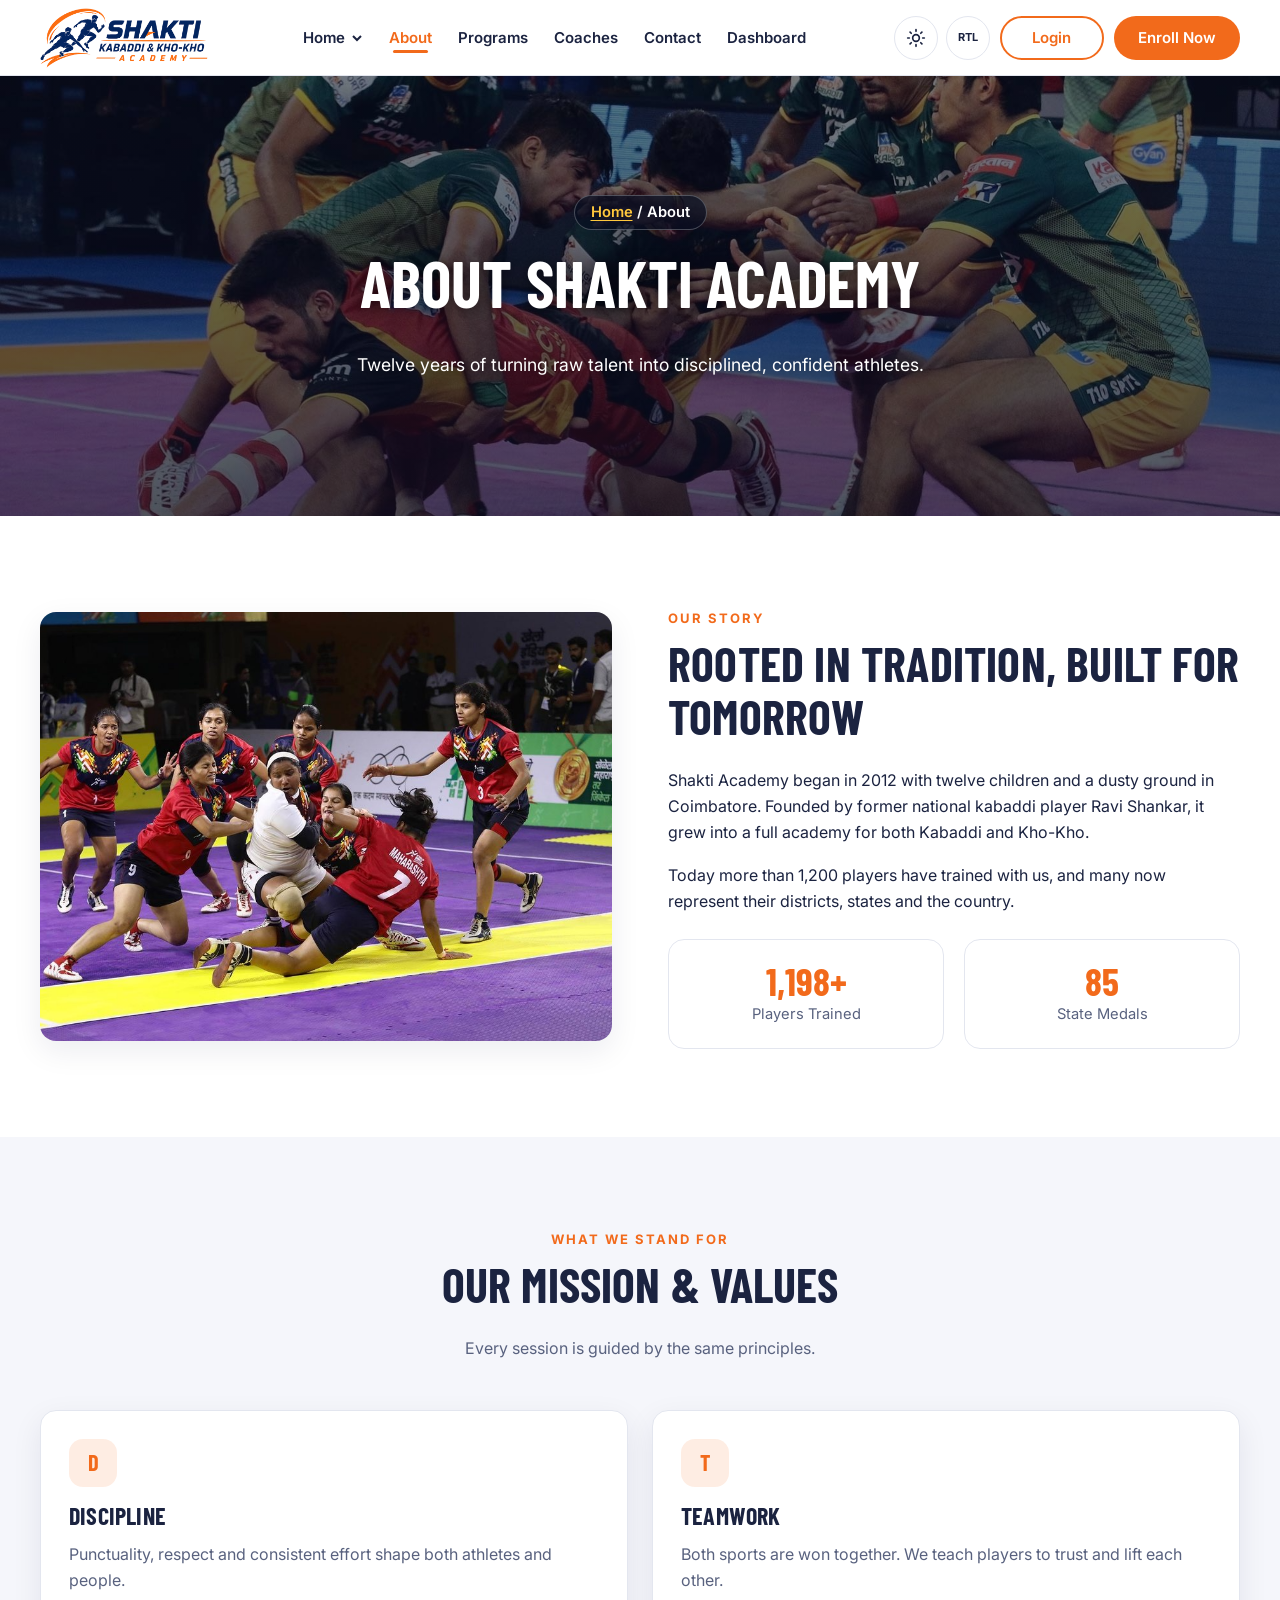
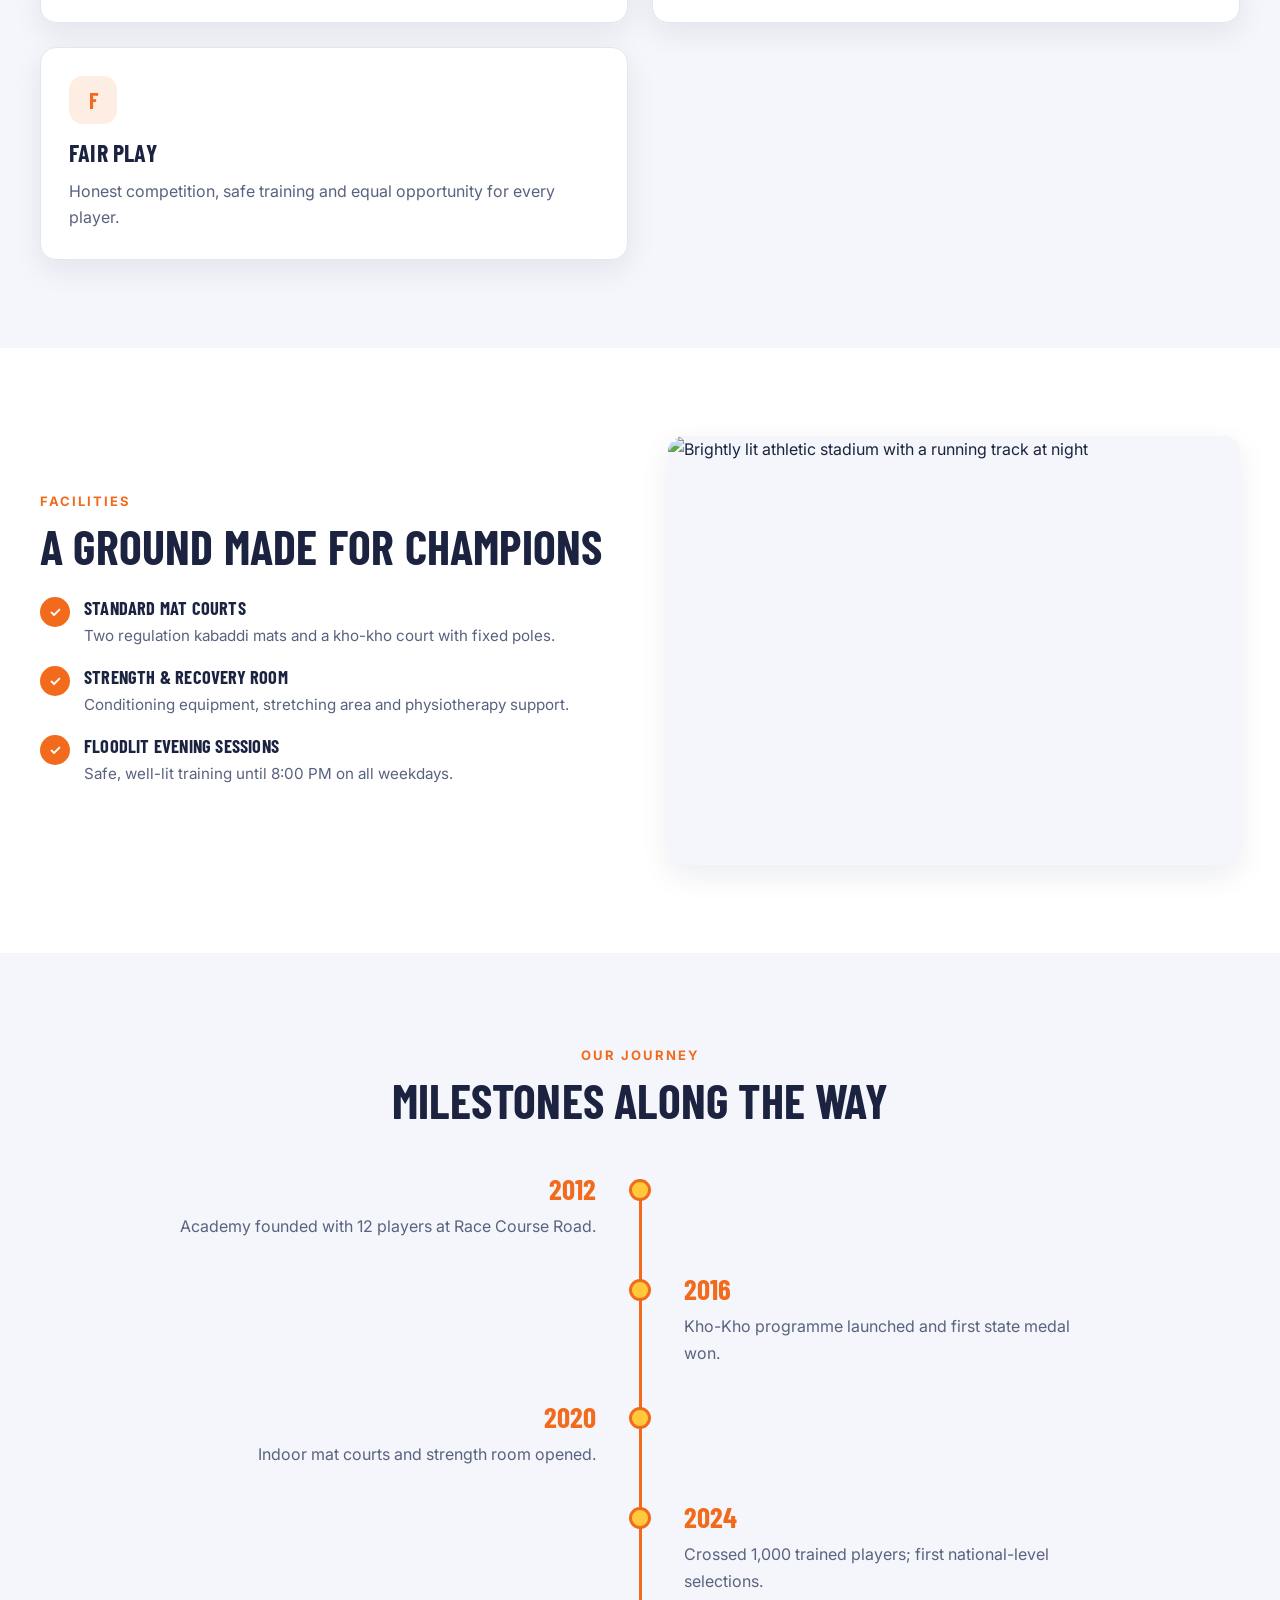
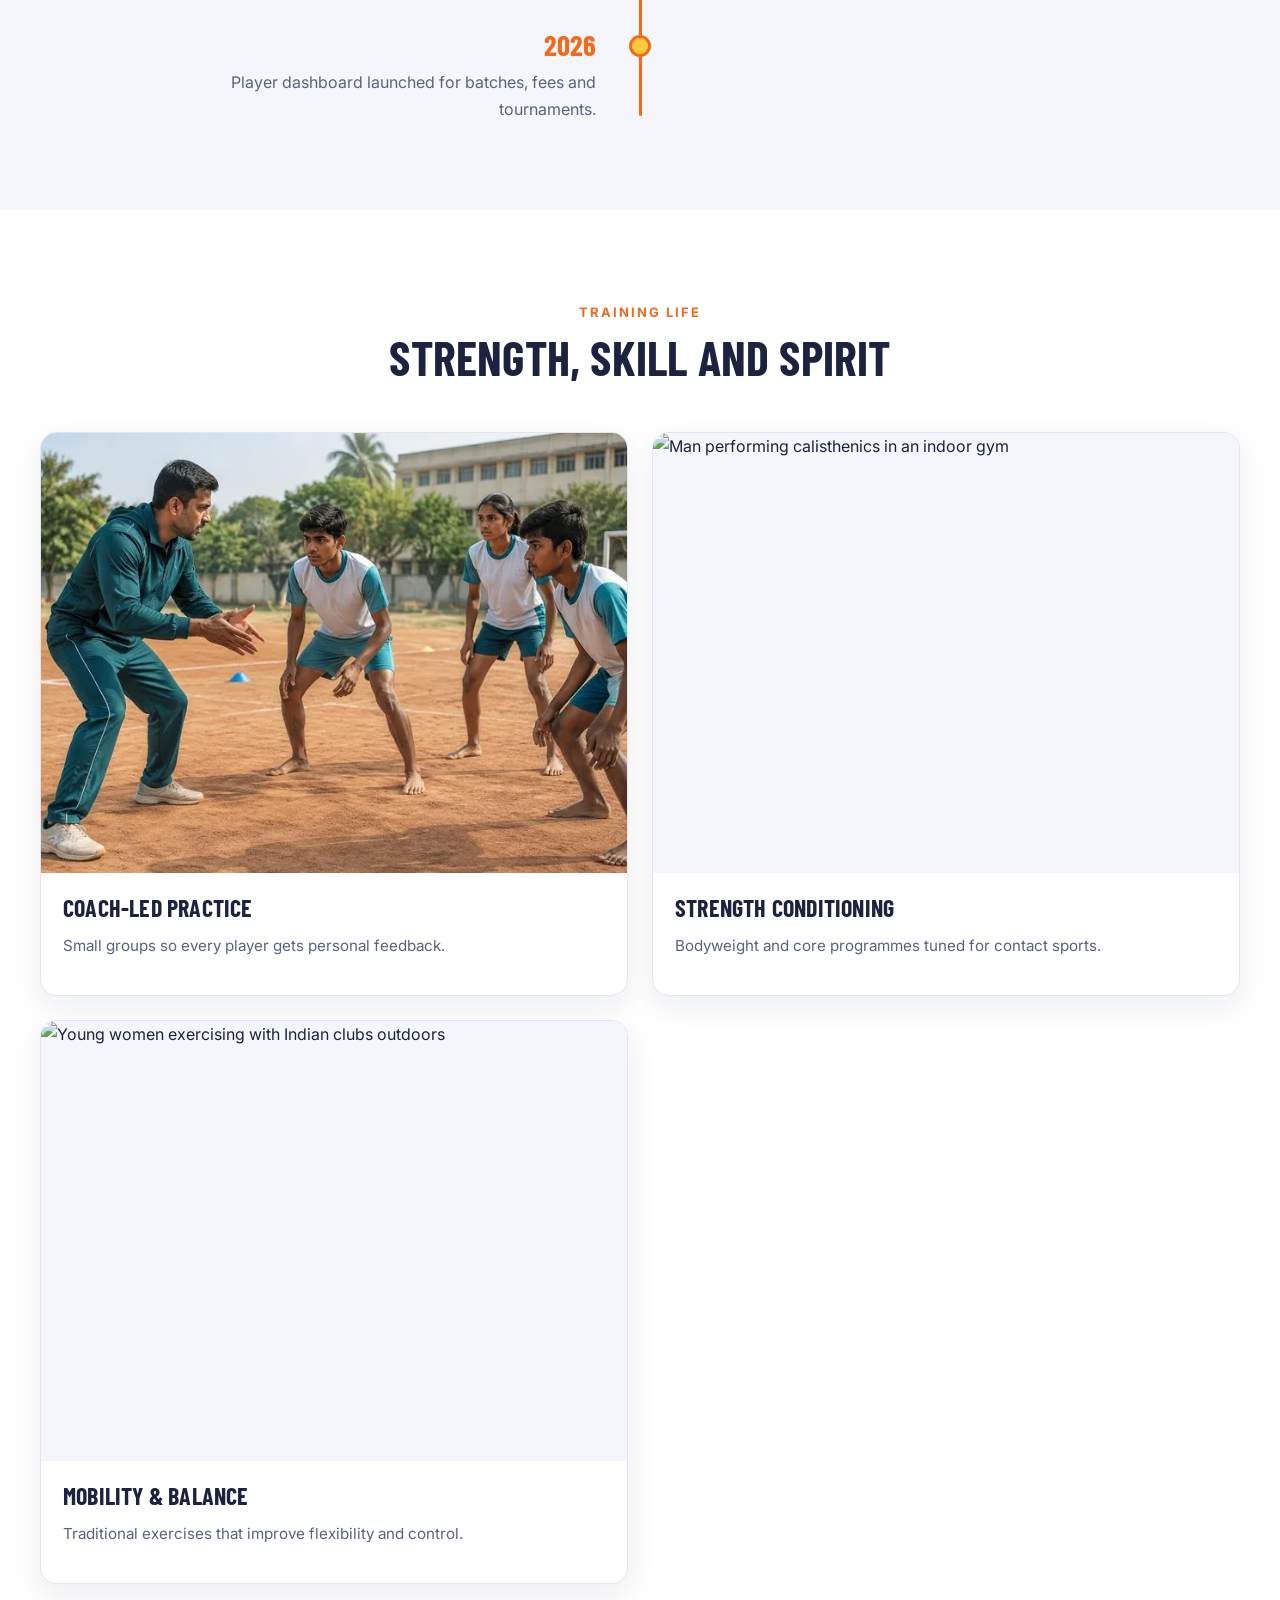
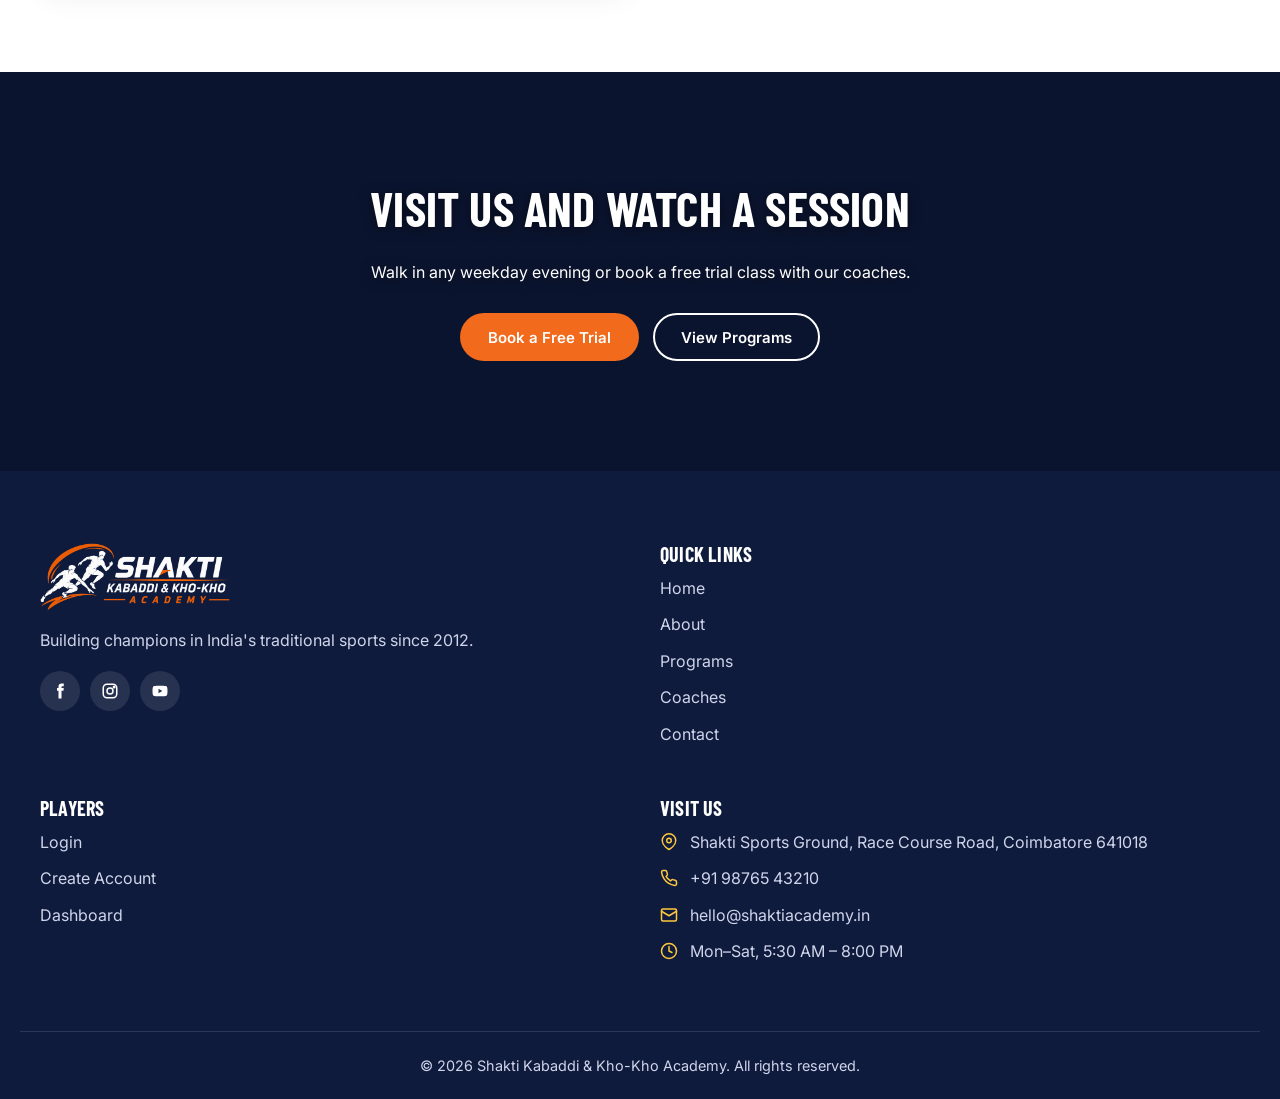
==== about.html @ 23602a93 "first commit" ====
<!DOCTYPE html>
<html lang="en" data-theme="light" dir="ltr">
<head>
<meta charset="UTF-8">
<meta name="viewport" content="width=device-width,initial-scale=1">
<title>About | Shakti Kabaddi &amp; Kho-Kho Academy</title>
<meta name="description" content="Learn about Shakti Academy, our story, values, facilities and journey.">
<link rel="icon" href="assets/img/favicon.ico" sizes="any">
<link rel="icon" type="image/png" href="assets/img/favicon.png">
<link rel="apple-touch-icon" href="assets/img/apple-touch-icon.png">
<link rel="preconnect" href="https://fonts.googleapis.com">
<link rel="preconnect" href="https://fonts.gstatic.com" crossorigin>
<link href="https://fonts.googleapis.com/css2?family=Barlow+Condensed:wght@600;700&family=Inter:wght@400;500;600&display=swap" rel="stylesheet">
<link rel="stylesheet" href="assets/css/style.css">
<link rel="stylesheet" href="assets/css/responsive.css">
<script src="assets/js/main.js"></script>
</head>
<body>
<header class="site-header">
  <div class="container nav-inner">
    <a href="index.html" class="brand" aria-label="Shakti Academy home"><img class="brand-logo logo-light" src="assets/img/logo.png" alt="Shakti Kabaddi &amp; Kho-Kho Academy" width="640" height="229"><img class="brand-logo logo-dark" src="assets/img/logo-dark.png" alt="" aria-hidden="true" width="640" height="229"></a>
    <button class="icon-btn menu-toggle" aria-label="Open menu" aria-expanded="false"><svg class="i-open" viewBox="0 0 24 24" fill="none" stroke="currentColor" stroke-width="2" stroke-linecap="round"><path d="M3 6h18M3 12h18M3 18h18"/></svg><svg class="i-close" viewBox="0 0 24 24" fill="none" stroke="currentColor" stroke-width="2" stroke-linecap="round"><path d="M6 6l12 12M18 6 6 18"/></svg></button>
    <nav class="main-nav" aria-label="Main">
      <ul class="nav-links">
        <li class="has-dd">
          <button class="nav-link dd-toggle" aria-expanded="false">Home <svg width="12" height="12" viewBox="0 0 12 12" fill="none" stroke="currentColor" stroke-width="2"><path d="m2 4 4 4 4-4"/></svg></button>
          <div class="dd-menu"><a href="index.html" >Home 1</a><a href="home-2.html">Home 2</a></div>
        </li>
        <li><a class="nav-link active" href="about.html">About</a></li>
        <li><a class="nav-link" href="programs.html">Programs</a></li>
        <li><a class="nav-link" href="coaches.html">Coaches</a></li>
        <li><a class="nav-link" href="contact.html">Contact</a></li>
        <li><a class="nav-link" href="dashboard.html">Dashboard</a></li>
      </ul>
      <div class="nav-actions">
        <div class="nav-tools">
          <button class="icon-btn" data-theme-toggle aria-label="Toggle light or dark mode"><svg class="icon-moon" viewBox="0 0 24 24" fill="none" stroke="currentColor" stroke-width="2"><path d="M21 12.8A9 9 0 1 1 11.2 3a7 7 0 0 0 9.8 9.8z"/></svg><svg class="icon-sun" viewBox="0 0 24 24" fill="none" stroke="currentColor" stroke-width="2" stroke-linecap="round"><circle cx="12" cy="12" r="4"/><path d="M12 2v2M12 20v2M4.9 4.9l1.4 1.4M17.7 17.7l1.4 1.4M2 12h2M20 12h2M4.9 19.1l1.4-1.4M17.7 6.3l1.4-1.4"/></svg></button>
          <button class="icon-btn" data-dir-toggle aria-label="Toggle left-to-right or right-to-left">RTL</button>
        </div>
        <a href="login.html" class="btn btn-outline btn-nav">Login</a>
        <a href="programs.html#enroll" class="btn btn-primary btn-nav">Enroll Now</a>
      </div>
    </nav>
  </div>
</header>
<main>
<!-- 1. HERO -->
<section class="page-hero" style="--hero-img:url('../img/hero-about.jpg')">
  <div class="container"><div class="crumbs"><a href="index.html">Home</a> / About</div><h1>About Shakti Academy</h1><p>Twelve years of turning raw talent into disciplined, confident athletes.</p></div>
</section>

<!-- 2. STORY -->
<section class="section">
  <div class="container split">
    <div class="media-anim reveal-left"><img src="assets/img/our-story.jpg" alt="Women kabaddi players making a tackle during a match" loading="lazy"></div>
    <div>
      <span class="eyebrow">Our Story</span><h2>Rooted in Tradition, Built for Tomorrow</h2>
      <p>Shakti Academy began in 2012 with twelve children and a dusty ground in Coimbatore. Founded by former national kabaddi player Ravi Shankar, it grew into a full academy for both Kabaddi and Kho-Kho.</p>
      <p>Today more than 1,200 players have trained with us, and many now represent their districts, states and the country.</p>
      <div class="stat-row" style="grid-template-columns:repeat(2,minmax(0,1fr));margin-top:24px">
        <div class="stat"><strong>1,200+</strong><span>Players Trained</span></div><div class="stat"><strong>85</strong><span>State Medals</span></div>
      </div>
    </div>
  </div>
</section>

<!-- 3. VALUES -->
<section class="section section-alt">
  <div class="container">
    <div class="section-head"><span class="eyebrow">What We Stand For</span><h2>Our Mission &amp; Values</h2><p>Every session is guided by the same principles.</p></div>
    <div class="grid grid-3">
      <div class="value"><div class="ico">D</div><h3>Discipline</h3><p>Punctuality, respect and consistent effort shape both athletes and people.</p></div>
      <div class="value"><div class="ico">T</div><h3>Teamwork</h3><p>Both sports are won together. We teach players to trust and lift each other.</p></div>
      <div class="value"><div class="ico">F</div><h3>Fair Play</h3><p>Honest competition, safe training and equal opportunity for every player.</p></div>
    </div>
  </div>
</section>

<!-- 4. FACILITIES -->
<section class="section">
  <div class="container split">
    <div>
      <span class="eyebrow">Facilities</span><h2>A Ground Made for Champions</h2>
      <ul class="check-list">
        <li><span class="tick">&#10003;</span><div><h4>Standard Mat Courts</h4><p>Two regulation kabaddi mats and a kho-kho court with fixed poles.</p></div></li>
        <li><span class="tick">&#10003;</span><div><h4>Strength &amp; Recovery Room</h4><p>Conditioning equipment, stretching area and physiotherapy support.</p></div></li>
        <li><span class="tick">&#10003;</span><div><h4>Floodlit Evening Sessions</h4><p>Safe, well-lit training until 8:00 PM on all weekdays.</p></div></li>
      </ul>
    </div>
    <img src="https://images.pexels.com/photos/36603885/pexels-photo-36603885.jpeg?auto=compress&amp;cs=tinysrgb&amp;w=900" alt="Brightly lit athletic stadium with a running track at night" loading="lazy">
  </div>
</section>

<!-- 5. JOURNEY -->
<section class="section section-alt">
  <div class="container">
    <div class="section-head"><span class="eyebrow">Our Journey</span><h2>Milestones Along the Way</h2></div>
    <ul class="timeline">
      <li><strong>2012</strong><p>Academy founded with 12 players at Race Course Road.</p></li>
      <li><strong>2016</strong><p>Kho-Kho programme launched and first state medal won.</p></li>
      <li><strong>2020</strong><p>Indoor mat courts and strength room opened.</p></li>
      <li><strong>2024</strong><p>Crossed 1,000 trained players; first national-level selections.</p></li>
      <li><strong>2026</strong><p>Player dashboard launched for batches, fees and tournaments.</p></li>
    </ul>
  </div>
</section>

<!-- 6. TRAINING LIFE -->
<section class="section">
  <div class="container">
    <div class="section-head"><span class="eyebrow">Training Life</span><h2>Strength, Skill and Spirit</h2></div>
    <div class="grid grid-3">
      <article class="card"><img src="assets/img/coach-led-practice.jpg" alt="Young boys practising with a coach in a park" loading="lazy"><div class="card-body"><h3>Coach-led Practice</h3><p>Small groups so every player gets personal feedback.</p></div></article>
      <article class="card"><img src="https://images.pexels.com/photos/5221029/pexels-photo-5221029.jpeg?auto=compress&amp;cs=tinysrgb&amp;w=800" alt="Man performing calisthenics in an indoor gym" loading="lazy"><div class="card-body"><h3>Strength Conditioning</h3><p>Bodyweight and core programmes tuned for contact sports.</p></div></article>
      <article class="card"><img src="https://images.pexels.com/photos/37803935/pexels-photo-37803935.jpeg?auto=compress&amp;cs=tinysrgb&amp;w=800" alt="Young women exercising with Indian clubs outdoors" loading="lazy"><div class="card-body"><h3>Mobility &amp; Balance</h3><p>Traditional exercises that improve flexibility and control.</p></div></article>
    </div>
  </div>
</section>

<!-- 7. CTA -->
<section class="cta" style="--hero-img:url('https://images.pexels.com/photos/29783062/pexels-photo-29783062.jpeg?auto=compress&amp;cs=tinysrgb&amp;w=1920')">
  <div class="container"><h2>Visit Us and Watch a Session</h2><p>Walk in any weekday evening or book a free trial class with our coaches.</p>
  <div class="hero-actions"><a href="contact.html" class="btn btn-primary">Book a Free Trial</a><a href="programs.html" class="btn btn-ghost">View Programs</a></div></div>
</section>
</main>

<footer class="site-footer">
  <div class="container footer-grid">
    <div>
      <a href="index.html" class="brand"><img class="brand-logo logo-light" src="assets/img/logo.png" alt="Shakti Kabaddi &amp; Kho-Kho Academy" width="640" height="229"><img class="brand-logo logo-dark" src="assets/img/logo-dark.png" alt="" aria-hidden="true" width="640" height="229"></a>
      <p>Building champions in India's traditional sports since 2012.</p>
      <div class="footer-social">
        <a href="#" aria-label="Facebook"><svg viewBox="0 0 24 24" fill="currentColor"><path d="M14 8V6.5c0-.7.2-1 1.1-1H17V2h-2.6C11.5 2 10 3.7 10 6.2V8H8v3.5h2V22h4V11.5h2.7L17 8z"/></svg></a>
        <a href="#" aria-label="Instagram"><svg viewBox="0 0 24 24" fill="none" stroke="currentColor" stroke-width="2"><rect x="3" y="3" width="18" height="18" rx="5"/><circle cx="12" cy="12" r="4"/><circle cx="17.5" cy="6.5" r="1" fill="currentColor"/></svg></a>
        <a href="#" aria-label="YouTube"><svg viewBox="0 0 24 24" fill="currentColor"><path d="M21.6 7.2a2.5 2.5 0 0 0-1.8-1.8C18.2 5 12 5 12 5s-6.2 0-7.8.4A2.5 2.5 0 0 0 2.4 7.2C2 8.8 2 12 2 12s0 3.2.4 4.8a2.5 2.5 0 0 0 1.8 1.8C5.8 19 12 19 12 19s6.2 0 7.8-.4a2.5 2.5 0 0 0 1.8-1.8c.4-1.6.4-4.8.4-4.8s0-3.2-.4-4.8zM10 15V9l5.2 3z"/></svg></a>
      </div>
    </div>
    <div><h4>Quick Links</h4><ul><li><a href="index.html">Home</a></li><li><a href="about.html">About</a></li><li><a href="programs.html">Programs</a></li><li><a href="coaches.html">Coaches</a></li><li><a href="contact.html">Contact</a></li></ul></div>
    <div><h4>Players</h4><ul><li><a href="login.html">Login</a></li><li><a href="create-account.html">Create Account</a></li><li><a href="dashboard.html">Dashboard</a></li></ul></div>
    <div><h4>Visit Us</h4><ul class="footer-contact"><li><svg viewBox="0 0 24 24" fill="none" stroke="currentColor" stroke-width="2" stroke-linecap="round" stroke-linejoin="round" aria-hidden="true"><path d="M21 10c0 7-9 12-9 12S3 17 3 10a9 9 0 0 1 18 0z"/><circle cx="12" cy="10" r="3"/></svg><span>Shakti Sports Ground, Race Course Road, Coimbatore 641018</span></li><li><svg viewBox="0 0 24 24" fill="none" stroke="currentColor" stroke-width="2" stroke-linecap="round" stroke-linejoin="round" aria-hidden="true"><path d="M22 16.9v3a2 2 0 0 1-2.2 2 19.8 19.8 0 0 1-8.6-3.1 19.5 19.5 0 0 1-6-6A19.8 19.8 0 0 1 2.1 4.2 2 2 0 0 1 4.1 2h3a2 2 0 0 1 2 1.7c.1 1 .4 1.9.7 2.8a2 2 0 0 1-.5 2.1L8 9.9a16 16 0 0 0 6 6l1.3-1.3a2 2 0 0 1 2.1-.4c.9.3 1.8.6 2.8.7a2 2 0 0 1 1.7 2z"/></svg><a href="tel:+919876543210">+91 98765 43210</a></li><li><svg viewBox="0 0 24 24" fill="none" stroke="currentColor" stroke-width="2" stroke-linecap="round" stroke-linejoin="round" aria-hidden="true"><rect x="2" y="4" width="20" height="16" rx="2"/><path d="m22 7-10 6L2 7"/></svg><a href="mailto:hello@shaktiacademy.in">hello@shaktiacademy.in</a></li><li><svg viewBox="0 0 24 24" fill="none" stroke="currentColor" stroke-width="2" stroke-linecap="round" stroke-linejoin="round" aria-hidden="true"><circle cx="12" cy="12" r="10"/><path d="M12 6v6l4 2"/></svg><span>Mon–Sat, 5:30 AM – 8:00 PM</span></li></ul></div>
  </div>
  <div class="container footer-bottom">&copy; <span id="year">2026</span> Shakti Kabaddi &amp; Kho-Kho Academy. All rights reserved.</div>
</footer>

<button class="back-top" aria-label="Back to top"><svg viewBox="0 0 24 24" fill="none" stroke="currentColor" stroke-width="2.5" stroke-linecap="round" stroke-linejoin="round"><path d="m6 15 6-6 6 6"/></svg></button>
</body>
</html>
---- assets/css/style.css ----
/* ===== Shakti Kabaddi & Kho-Kho Academy — design system ===== */
:root{
  --brand:#f26a1b;--brand-dark:#d4540a;--accent:#ffc83d;--navy:#0f1b3d;
  --bg:#ffffff;--bg-alt:#f5f6fb;--card:#ffffff;--text:#1b2340;--muted:#59627f;
  --border:#e3e6ef;--shadow:0 10px 30px rgba(15,27,61,.08);
  --radius:16px;--container:1240px;--nav-h:76px;--page-hero-h:440px;
  --font-head:'Barlow Condensed','Arial Narrow',sans-serif;--font-body:'Inter',system-ui,sans-serif;
}
[data-theme="dark"]{
  --bg:#0b1226;--bg-alt:#101a33;--card:#15203f;--text:#eef1fa;--muted:#a9b2cf;
  --border:#26335a;--shadow:0 10px 30px rgba(0,0,0,.35);
}
*,*::before,*::after{box-sizing:border-box}
html{scroll-behavior:smooth}
body{margin:0;font-family:var(--font-body);font-size:16px;line-height:1.65;color:var(--text);background:var(--bg);overflow-wrap:break-word}
img{max-width:100%;display:block}
a{color:inherit;text-decoration:none}
h1,h2,h3,h4{font-family:var(--font-head);line-height:1.1;margin:0 0 .5em;letter-spacing:.2px;text-transform:uppercase}
h1{font-size:clamp(2.6rem,6.5vw,5rem)}
h2{font-size:clamp(2rem,4vw,3rem)}
h3{font-size:1.5rem}
p{margin:0 0 1em}
ul{margin:0;padding:0;list-style:none}
.container{width:100%;max-width:var(--container);margin-inline:auto;padding-inline:20px}

/* Buttons */
.btn{display:inline-flex;align-items:center;justify-content:center;gap:8px;height:48px;padding:0 26px;border-radius:999px;border:2px solid transparent;font:600 15px/1 var(--font-body);cursor:pointer;white-space:nowrap;transition:.2s}
.btn-primary{background:var(--brand);color:#fff}
.btn-primary:hover{background:var(--brand-dark)}
.btn-outline{border-color:var(--brand);color:var(--brand);background:transparent}
.btn-outline:hover{background:var(--brand);color:#fff}
.btn-light{background:#fff;color:var(--navy)}
.btn-light:hover{background:var(--accent)}
.btn-ghost{border-color:#fff;color:#fff}
.btn-ghost:hover{background:#fff;color:var(--navy)}
.btn-nav{height:44px;padding:0 22px;font-size:15px;min-width:104px}

/* Header */
.site-header{position:sticky;top:0;z-index:100;background:var(--bg);border-bottom:1px solid var(--border);height:var(--nav-h)}
.nav-inner{height:100%;display:flex;align-items:center;justify-content:space-between;gap:16px}
.brand{display:flex;align-items:center;gap:10px;font-family:var(--font-head);font-weight:700;font-size:1.5rem;text-transform:uppercase;line-height:1;flex-shrink:0}
.brand-mark{width:42px;height:42px;border-radius:12px;background:var(--brand);color:#fff;display:grid;place-items:center;flex-shrink:0}
.brand small{display:block;font:600 .62rem/1.2 var(--font-body);letter-spacing:1.6px;color:var(--muted);margin-top:3px}
.main-nav{display:flex;align-items:center;gap:28px}
.nav-links{display:flex;align-items:center;gap:6px}
.nav-link{display:inline-flex;align-items:center;gap:6px;padding:10px 14px;border-radius:10px;font:600 15px/1 var(--font-body);color:var(--text);background:none;border:0;cursor:pointer;position:relative;white-space:nowrap}
.nav-link:hover,.nav-link.active{color:var(--brand)}
.nav-link.active::after{content:"";position:absolute;inset-inline:14px;bottom:2px;height:3px;border-radius:3px;background:var(--brand)}
.has-dd{position:relative}
.dd-menu{display:none;position:absolute;top:100%;inset-inline-start:0;min-width:170px;background:var(--card);border:1px solid var(--border);border-radius:12px;box-shadow:var(--shadow);padding:6px;z-index:10}
.has-dd.open .dd-menu{display:block}
.dd-menu a{display:block;padding:10px 14px;border-radius:8px;font-weight:500;font-size:15px}
.dd-menu a:hover,.dd-menu a.active{background:var(--bg-alt);color:var(--brand)}
.nav-actions{display:flex;align-items:center;gap:10px}
.nav-tools{display:flex;gap:8px}
.icon-btn{width:44px;height:44px;border-radius:50%;border:1px solid var(--border);background:var(--card);color:var(--text);display:grid;place-items:center;cursor:pointer;font:700 11px/1 var(--font-body)}
.icon-btn:hover{border-color:var(--brand);color:var(--brand)}
.icon-btn svg{width:20px;height:20px}
.menu-toggle{display:none}
.menu-toggle .i-close{display:none}
.menu-toggle[aria-expanded="true"] .i-open{display:none}
.menu-toggle[aria-expanded="true"] .i-close{display:block}
.menu-toggle[aria-expanded="true"]{background:var(--brand);border-color:var(--brand);color:#fff}
[data-theme="dark"] .icon-sun,[data-theme="light"] .icon-moon{display:none}

/* Sections */
.section{padding:88px 0}
.section-alt{background:var(--bg-alt)}
.section-head{text-align:center;max-width:680px;margin:0 auto 48px}
.eyebrow{display:inline-block;font:700 13px/1 var(--font-body);letter-spacing:2px;text-transform:uppercase;color:var(--brand);margin-bottom:12px}
.section-head p{color:var(--muted)}

/* Hero */
.hero{position:relative;display:flex;align-items:center;color:#fff;background:var(--hero-img) center/cover no-repeat;background-color:var(--navy)}
.hero::before{content:"";position:absolute;inset:0;background:linear-gradient(90deg,rgba(8,14,34,.55) 0%,rgba(8,14,34,.12) 70%)}
.hero-home::before{background:linear-gradient(180deg,rgba(8,14,34,.55),rgba(8,14,34,.5))}
.hero>.container{position:relative}
.hero-home{min-height:calc(100vh - var(--nav-h));min-height:calc(100svh - var(--nav-h));padding:80px 0}
.hero h1,.hero p{text-shadow:0 2px 14px rgba(0,0,0,.5)}
.hero h1 span{color:var(--accent)}
.hero-copy{max-width:640px}
.hero-copy p{font-size:1.15rem;max-width:540px}
.hero-actions{display:flex;flex-wrap:wrap;gap:14px;margin:28px 0 40px}
.hero-stats{display:flex;flex-wrap:wrap;gap:36px}
.hero-stats strong{display:block;font:700 2.4rem/1 var(--font-head);color:var(--accent)}
.hero-stats span{font-size:.9rem;text-shadow:0 1px 8px rgba(0,0,0,.6)}

/* Layout helpers */
.split{display:grid;grid-template-columns:1fr 1fr;gap:56px;align-items:center}
.split img{width:100%;aspect-ratio:4/3;object-fit:cover;border-radius:var(--radius);box-shadow:var(--shadow)}
.grid{display:grid;gap:24px}
.grid-4{grid-template-columns:repeat(4,1fr)}
.grid-3{grid-template-columns:repeat(3,1fr)}
.stat-row{display:grid;grid-template-columns:repeat(4,1fr);gap:20px;margin-top:56px}
.stat{background:var(--card);border:1px solid var(--border);border-radius:var(--radius);padding:22px;text-align:center}
.stat strong{display:block;font:700 2.4rem/1 var(--font-head);color:var(--brand)}
.stat span{color:var(--muted);font-size:.92rem}
.check-list{display:grid;gap:18px;margin:24px 0 28px}
.check-list li{display:flex;gap:14px;align-items:flex-start}
.check-list .tick{flex-shrink:0;width:30px;height:30px;border-radius:50%;background:var(--brand);color:#fff;display:grid;place-items:center;font-size:14px;font-weight:700}
.check-list h4{font:700 1.15rem/1.2 var(--font-head);margin:0 0 4px}
.check-list p{margin:0;color:var(--muted);font-size:.95rem}

/* Cards */
.card{display:flex;flex-direction:column;background:var(--card);border:1px solid var(--border);border-radius:var(--radius);overflow:hidden;box-shadow:var(--shadow);transition:transform .2s}
.card:hover{transform:translateY(-4px)}
.card img{width:100%;aspect-ratio:4/3;object-fit:cover}
.card-body{display:flex;flex-direction:column;flex:1;padding:22px}
.card-body p{color:var(--muted);font-size:.95rem}
.card-body .btn{margin-top:auto;align-self:flex-start;height:42px;padding:0 20px}
.tag{display:inline-block;align-self:flex-start;background:rgba(242,106,27,.12);color:var(--brand);font:700 12px/1 var(--font-body);letter-spacing:1px;text-transform:uppercase;padding:7px 12px;border-radius:999px;margin-bottom:12px}
.meta{display:flex;flex-wrap:wrap;gap:8px 16px;font-size:.85rem;color:var(--muted);margin:0 0 16px}
.card-champ img,.card-coach img{aspect-ratio:4/5}
.medal{color:var(--brand);font-weight:700;font-size:.9rem;margin-bottom:8px}
.social-mini{display:flex;gap:8px;margin-top:auto}
.social-mini a{width:36px;height:36px;border-radius:50%;border:1px solid var(--border);display:grid;place-items:center;color:var(--muted)}
.social-mini a:hover{color:var(--brand);border-color:var(--brand)}
.social-mini svg{width:16px;height:16px}

/* Tournament cards */
.event{flex-direction:row;align-items:stretch}
.event-date{flex:0 0 96px;background:var(--navy);color:#fff;display:flex;flex-direction:column;align-items:center;justify-content:center;padding:16px 8px;text-align:center}
.event-date strong{font:700 2.4rem/1 var(--font-head);color:var(--accent)}
.event-date span{font:600 .8rem/1.3 var(--font-body);letter-spacing:1px;text-transform:uppercase}

/* CTA */
.cta{position:relative;text-align:center;color:#fff;background:var(--hero-img) center/cover no-repeat;background-color:var(--navy);padding:110px 0}
.cta::before{content:"";position:absolute;inset:0;background:rgba(8,14,34,.5)}
.cta>.container{position:relative}
.cta h2,.cta p{text-shadow:0 2px 12px rgba(0,0,0,.5)}
.cta p{max-width:560px;margin-inline:auto}
.cta .hero-actions{justify-content:center;margin-bottom:0}

/* Footer */
.site-footer{background:var(--navy);color:#cfd5ea;padding:72px 0 0}
.footer-grid{display:grid;grid-template-columns:1.4fr 1fr 1fr 1.2fr;gap:40px}
.site-footer h4{color:#fff;font-size:1.25rem}
.site-footer .brand{color:#fff;margin-bottom:16px}
.site-footer .brand small{color:#aab3d3}
.site-footer li{margin-bottom:10px}
.site-footer a:hover{color:var(--accent)}
.footer-social{display:flex;gap:10px;margin-top:18px}
.footer-social a{width:40px;height:40px;border-radius:50%;background:rgba(255,255,255,.1);display:grid;place-items:center;color:#fff}
.footer-social a:hover{background:var(--brand);color:#fff}
.footer-social svg{width:18px;height:18px}
.footer-bottom{margin-top:56px;border-top:1px solid rgba(255,255,255,.12);padding:22px 0;text-align:center;font-size:.9rem}

/* Back to top */
.back-top{position:fixed;inset-inline-end:20px;bottom:20px;width:48px;height:48px;border-radius:50%;border:0;background:var(--brand);color:#fff;display:grid;place-items:center;cursor:pointer;box-shadow:var(--shadow);opacity:0;visibility:hidden;transition:.25s;z-index:90}
.back-top.show{opacity:1;visibility:visible}
.back-top svg{width:22px;height:22px}
[dir="rtl"] .arrow{transform:scaleX(-1)}

/* ===== Phase 2 components ===== */
/* Page hero (shared height for standard pages) */
.page-hero{position:relative;display:flex;align-items:center;min-height:var(--page-hero-h);color:#fff;background:var(--hero-img) center/cover no-repeat;background-color:var(--navy)}
.page-hero::before{content:"";position:absolute;inset:0;background:linear-gradient(180deg,rgba(8,14,34,.55),rgba(8,14,34,.7))}
.page-hero>.container{position:relative}
.page-hero h1{font-size:clamp(2.4rem,5.5vw,4rem);text-shadow:0 2px 14px rgba(0,0,0,.55)}
.page-hero .container{text-align:center}
.page-hero p{max-width:600px;margin-inline:auto;font-size:1.1rem;text-shadow:0 2px 12px rgba(0,0,0,.55)}
.crumbs{display:inline-block;font:600 .92rem/1 var(--font-body);color:#fff;background:rgba(8,14,34,.72);border:1px solid rgba(255,255,255,.25);padding:9px 16px;border-radius:999px;margin-bottom:18px}
.crumbs a{color:var(--accent);text-decoration:underline;text-underline-offset:3px}
.crumbs a:hover{color:#fff}

/* Home 2 hero: centered, with stat strip anchored to the bottom */
.hero-center{min-height:calc(100vh - var(--nav-h));min-height:calc(100svh - var(--nav-h));flex-direction:column;justify-content:center;text-align:center;padding:72px 0 0}
.hero-center::before{background:rgba(8,14,34,.35)}
.hero-center .hero-copy{margin-inline:auto}
.hero-center .hero-copy p{margin-inline:auto}
.hero-center .hero-actions{justify-content:center}
.strip{position:relative;width:100%;margin-top:56px;background:rgba(8,14,34,.78);backdrop-filter:blur(4px)}
.strip .container{display:grid;grid-template-columns:repeat(4,minmax(0,1fr));gap:20px;padding-block:22px;text-align:center}
.strip strong{display:block;font:700 2rem/1 var(--font-head);color:var(--accent)}
.strip span{font-size:.88rem}

/* Sport tiles */
.tiles{display:grid;grid-template-columns:repeat(2,minmax(0,1fr));gap:24px}
.tile{position:relative;border-radius:var(--radius);overflow:hidden;min-height:380px;display:flex;align-items:flex-end;color:#fff;background:var(--tile-img) center/cover no-repeat;background-color:var(--navy)}
.tile::before{content:"";position:absolute;inset:0;background:linear-gradient(0deg,rgba(8,14,34,.8) 0%,rgba(8,14,34,0) 60%)}
.tile div{position:relative;padding:28px}
.tile p{margin:0 0 14px;max-width:420px}

/* Steps / timeline */
.steps{display:grid;grid-template-columns:repeat(4,minmax(0,1fr));gap:24px;counter-reset:s}
.step{position:relative;background:var(--card);border:1px solid var(--border);border-radius:var(--radius);padding:28px 22px}
.step::before{counter-increment:s;content:"0" counter(s);display:block;font:700 2.8rem/1 var(--font-head);color:var(--brand);margin-bottom:10px}
.step p{margin:0;color:var(--muted);font-size:.95rem}
.timeline{position:relative;max-width:920px;margin:0 auto;padding:0;display:grid;gap:36px}
.timeline::before{content:"";position:absolute;top:6px;bottom:6px;inset-inline-start:50%;width:3px;margin-inline-start:-1.5px;background:var(--brand);border-radius:3px}
.timeline li{position:relative;width:50%;padding-inline-end:44px;text-align:end}
.timeline li:nth-child(even){margin-inline-start:50%;padding-inline-end:0;padding-inline-start:44px;text-align:start}
.timeline li::before{content:"";position:absolute;inset-inline-end:-11px;top:4px;width:16px;height:16px;border-radius:50%;background:var(--accent);border:3px solid var(--brand);box-sizing:content-box}
.timeline li:nth-child(even)::before{inset-inline-end:auto;inset-inline-start:-11px}
.timeline strong{font:700 1.8rem/1 var(--font-head);color:var(--brand)}
.timeline p{margin:6px 0 0;color:var(--muted)}

/* Featured champion */
.feature{display:grid;grid-template-columns:minmax(0,1.3fr) minmax(0,1fr);gap:24px}
.feature .big{position:relative;border-radius:var(--radius);overflow:hidden;min-height:480px;color:#fff;display:flex;align-items:flex-end;background:var(--tile-img) center/cover no-repeat;background-color:var(--navy)}
.feature .big::before{content:"";position:absolute;inset:0;background:linear-gradient(0deg,rgba(8,14,34,.82),rgba(8,14,34,0) 60%)}
.feature .big div{position:relative;padding:28px}
.feature .side{display:grid;gap:24px}
.feature .side .card{flex-direction:row}
.feature .side .card img{width:42%;aspect-ratio:auto;object-fit:cover;flex-shrink:0}

/* Batch table */
.table-wrap{overflow-x:auto;border:1px solid var(--border);border-radius:var(--radius);background:var(--card);box-shadow:var(--shadow)}
table.batches{width:100%;border-collapse:collapse;min-width:640px}
.batches th,.batches td{padding:16px 20px;text-align:start;border-bottom:1px solid var(--border)}
.batches th{font:700 .95rem/1 var(--font-head);letter-spacing:1px;text-transform:uppercase;background:var(--bg-alt)}
.batches tr:last-child td{border-bottom:0}
.pill{display:inline-block;padding:5px 12px;border-radius:999px;font:600 .8rem/1 var(--font-body);background:rgba(242,106,27,.12);color:var(--brand)}
.pill.ok{background:rgba(26,160,90,.14);color:#12803f}
[data-theme="dark"] .pill.ok{color:#4cd48a}

/* Mosaic gallery */
.mosaic{display:grid;grid-template-columns:repeat(3,minmax(0,1fr));grid-auto-rows:220px;gap:16px}
.mosaic img{width:100%;height:100%;object-fit:cover;border-radius:var(--radius)}
.mosaic .wide{grid-column:span 2}
.mosaic .full{grid-column:1/-1}

/* Testimonials + values */
.quote{display:flex;flex-direction:column;background:var(--card);border:1px solid var(--border);border-radius:var(--radius);padding:28px;box-shadow:var(--shadow)}
.quote p{font-size:1.02rem;margin-bottom:20px}
.quote footer{margin-top:auto;display:flex;align-items:center;gap:12px}
.avatar{width:44px;height:44px;border-radius:50%;background:var(--brand);color:#fff;display:grid;place-items:center;font:700 1rem/1 var(--font-head);flex-shrink:0}
.quote small{display:block;color:var(--muted)}
.value{background:var(--card);border:1px solid var(--border);border-radius:var(--radius);padding:28px;box-shadow:var(--shadow)}
.value .ico{width:48px;height:48px;border-radius:14px;background:rgba(242,106,27,.12);color:var(--brand);display:grid;place-items:center;font:700 1.4rem/1 var(--font-head);margin-bottom:16px}
.value p{color:var(--muted);margin:0}
.btn-row{display:flex;flex-wrap:wrap;gap:14px}

/* ===== Images: tidy empty frames until files are added ===== */
img{background:var(--bg-alt)}

/* ===== Forms ===== */
.form{display:grid;gap:18px}
.form-row{display:grid;grid-template-columns:repeat(2,minmax(0,1fr));gap:18px}
.field{display:flex;flex-direction:column;gap:6px;min-width:0}
.field label{font:600 .9rem/1.2 var(--font-body)}
.field input,.field select,.field textarea{width:100%;height:48px;padding:0 14px;border:1.5px solid var(--border);border-radius:12px;background:var(--card);color:var(--text);font:400 1rem var(--font-body)}
.field textarea{height:130px;padding:12px 14px;resize:vertical}
.field input:focus,.field select:focus,.field textarea:focus{outline:none;border-color:var(--brand);box-shadow:0 0 0 3px rgba(242,106,27,.18)}
.field.invalid input,.field.invalid select,.field.invalid textarea{border-color:#d93a3a}
.err{display:none;color:#d93a3a;font-size:.82rem}
.field.invalid .err{display:block}
.form-ok{display:none;padding:14px 16px;border-radius:12px;background:rgba(26,160,90,.14);color:#12803f;font-weight:600}
[data-theme="dark"] .form-ok{color:#4cd48a}
.form-ok.show{display:block}
.panel{background:var(--card);border:1px solid var(--border);border-radius:var(--radius);padding:32px;box-shadow:var(--shadow)}

/* ===== Pricing / info / FAQ ===== */
.plan{position:relative}
.plan .price{font:700 2.8rem/1 var(--font-head);color:var(--brand);margin:6px 0 16px}
.plan .price small{font:500 .9rem var(--font-body);color:var(--muted)}
.plan.popular{border:2px solid var(--brand)}
.plan ul{display:grid;gap:10px;margin-bottom:24px}
.plan li{padding-inline-start:26px;position:relative;font-size:.95rem}
.plan li::before{content:"\2713";position:absolute;inset-inline-start:0;color:var(--brand);font-weight:700}
.info-card{background:var(--card);border:1px solid var(--border);border-radius:var(--radius);padding:26px;box-shadow:var(--shadow)}
.info-card .ico{width:48px;height:48px;border-radius:14px;background:rgba(242,106,27,.12);color:var(--brand);display:grid;place-items:center;margin-bottom:14px}
.info-card .ico svg{width:24px;height:24px}
.info-card p{margin:0;color:var(--muted)}
.faq{max-width:820px;margin:0 auto;display:grid;gap:12px}
.faq details{background:var(--card);border:1px solid var(--border);border-radius:14px;padding:0 22px}
.faq summary{cursor:pointer;list-style:none;padding:18px 0;font:700 1.2rem/1.3 var(--font-head);text-transform:uppercase;display:flex;justify-content:space-between;gap:12px}
.faq summary::-webkit-details-marker{display:none}
.faq summary::after{content:"+";color:var(--brand);font-size:1.4rem;line-height:1}
.faq details[open] summary::after{content:"\2212"}
.faq details p{color:var(--muted);padding-bottom:18px;margin:0}
.map{width:100%;height:420px;border:0;border-radius:var(--radius);box-shadow:var(--shadow)}
.hours{display:grid;gap:10px;margin:0}
.hours li{display:flex;justify-content:space-between;gap:16px;border-bottom:1px dashed var(--border);padding-bottom:10px}
.profile-split .card-coach img{aspect-ratio:4/5}

/* Footer contact icons */
.footer-contact li{display:flex;gap:12px;align-items:flex-start}
.footer-contact svg{width:18px;height:18px;flex-shrink:0;margin-top:4px;color:var(--accent)}

/* ===== Fixes ===== */
/* Tags sitting on photos: solid, high-contrast pill */
.tile .tag,.feature .big .tag{background:var(--accent);color:var(--navy);box-shadow:0 2px 10px rgba(0,0,0,.35)}
/* Side champion cards: no dead space */
.feature .side .card-body{justify-content:center}
.feature .side .card img{align-self:stretch;height:auto;min-height:100%}
/* Contact info cards */
.info-card{text-align:center;display:flex;flex-direction:column;align-items:center}
.info-card h3{margin-bottom:.4em}
.info-card p{line-height:1.7}
.info-card .line{display:block;white-space:nowrap;font-size:.95rem}
.info-card a:hover{color:var(--brand)}
@media (max-width:360px){.info-card .line{white-space:normal;overflow-wrap:anywhere}}
/* FAQ accordion */
.faq summary:hover{color:var(--brand)}
.faq details[open]{border-color:var(--brand)}
.faq summary:focus-visible{outline:2px solid var(--brand);outline-offset:2px;border-radius:8px}
/* Timeline on small screens: single column */
@media (max-width:700px){
  .timeline::before{inset-inline-start:10px;margin-inline-start:-1.5px}
  .timeline li,.timeline li:nth-child(even){width:100%;margin-inline-start:0;padding-inline-start:36px;padding-inline-end:0;text-align:start}
  .timeline li::before,.timeline li:nth-child(even)::before{inset-inline-end:auto;inset-inline-start:-1px}
}

/* Player pathway: connected stepper */
.pathway{list-style:none;margin:0;padding:0;position:relative;display:grid;grid-template-columns:repeat(4,minmax(0,1fr));gap:24px;counter-reset:p;max-width:1100px;margin-inline:auto}
.pathway::before{content:"";position:absolute;top:31px;inset-inline:12.5%;height:4px;background:repeating-linear-gradient(90deg,var(--brand) 0 10px,transparent 10px 18px);border-radius:4px}
.pathway li{position:relative;text-align:center;padding:0 8px}
.pathway .node{position:relative;display:grid;place-items:center;width:64px;height:64px;margin:0 auto 18px;border-radius:50%;background:var(--brand);color:#fff;font:700 1.8rem/1 var(--font-head);border:6px solid var(--bg-alt);box-shadow:0 0 0 3px var(--brand)}
.pathway li:last-child .node{background:var(--accent);color:var(--navy)}
.pathway h3{font-size:1.35rem;margin-bottom:.35em}
.pathway p{margin:0;color:var(--muted);font-size:.95rem}
@media (max-width:900px){
  .pathway{grid-template-columns:minmax(0,1fr);gap:28px;max-width:460px}
  .pathway::before{top:32px;bottom:32px;height:auto;width:4px;inset-inline:auto;inset-inline-start:30px;background:repeating-linear-gradient(180deg,var(--brand) 0 10px,transparent 10px 18px)}
  .pathway li{text-align:start;padding:0;padding-inline-start:90px;min-height:64px}
  .pathway .node{position:absolute;inset-inline-start:0;top:0;margin:0}
}

/* ===== Logo ===== */
.brand-logo{height:60px;width:auto;display:block;background:none}
.auth-nav .brand-logo,.dash-top .brand-logo{height:52px}
.logo-dark{display:none}
[data-theme="dark"] .logo-light{display:none}
[data-theme="dark"] .logo-dark{display:block}
.site-footer .brand-logo{height:68px}
.site-footer .logo-light{display:none}
.site-footer .logo-dark{display:block}
@media (max-width:420px){.brand-logo{height:44px}.site-footer .brand-logo{height:56px}}
@media (max-width:280px){.brand-logo{height:34px}}

/* ===== Batch boxes ===== */
.batch-summary{display:grid;grid-template-columns:repeat(3,minmax(0,1fr));gap:16px;max-width:720px;margin:0 auto 32px}
.batch-summary div{background:var(--navy);color:#fff;border-radius:var(--radius);padding:16px;text-align:center}
.batch-summary strong{display:block;font:700 2.2rem/1 var(--font-head);color:var(--accent)}
.batch-summary span{font-size:.85rem}
.batch-grid{display:grid;grid-template-columns:repeat(6,minmax(0,1fr));gap:24px}
.batch-grid>.batch-box{grid-column:span 2}
.batch-grid>.batch-box:nth-child(4):nth-last-child(2),.batch-grid>.batch-box:nth-child(5):last-child{grid-column:span 3}
.batch-box{--c:var(--brand);position:relative;background:var(--card);border:1px solid var(--border);border-top:6px solid var(--c);border-radius:var(--radius);padding:22px;box-shadow:var(--shadow);transition:transform .2s}
.batch-box:hover{transform:translateY(-4px)}
.batch-box.kab{--c:#f26a1b}.batch-box.kho{--c:#1f6fd1}.batch-box.both{--c:#12a05a}
.batch-box header{display:flex;justify-content:space-between;align-items:flex-start;gap:10px;margin-bottom:10px;min-height:56px}
.batch-box .tag{background:color-mix(in srgb,var(--c) 14%,transparent);color:var(--c);filter:brightness(.82)}
.batch-box h3{margin-bottom:14px}
.batch-meta{display:grid;gap:8px;margin-bottom:18px;color:var(--muted);font-size:.95rem}
.batch-meta li{display:flex;align-items:center;gap:10px}
.batch-meta svg{width:18px;height:18px;flex-shrink:0;color:var(--c)}
.bar-row{display:flex;justify-content:space-between;align-items:baseline;font-size:.85rem;color:var(--muted);margin-bottom:6px}
.bar-row strong{font:700 1.5rem/1 var(--font-head);color:var(--text)}
.bar{height:10px;border-radius:999px;background:var(--bg-alt);overflow:hidden}
.bar i{display:block;height:100%;border-radius:999px;background:linear-gradient(90deg,var(--c),color-mix(in srgb,var(--c) 55%,#ffc83d))}
.seat-ring{--p:50;flex-shrink:0;width:58px;height:58px;border-radius:50%;display:grid;place-items:center;align-content:center;background:radial-gradient(closest-side,var(--card) 74%,transparent 76%),conic-gradient(var(--c) calc(var(--p)*1%),var(--bg-alt) 0)}
.seat-ring b{font:700 1.2rem/1 var(--font-head)}
.seat-ring small{font-size:.6rem;line-height:1;color:var(--muted);text-transform:uppercase;letter-spacing:.5px}
.batch-legend{text-align:center;color:var(--muted);font-size:.85rem;margin:24px 0 0}
.batch-legend i{display:inline-block;width:10px;height:10px;border-radius:50%;margin:0 6px 0 14px;vertical-align:baseline}
.batch-legend i.kab{background:#f26a1b}.batch-legend i.kho{background:#1f6fd1}.batch-legend i.both{background:#12a05a}
@media (max-width:1366px){.batch-grid{grid-template-columns:repeat(2,minmax(0,1fr))}.batch-grid>.batch-box,.batch-grid>.batch-box:nth-child(4):nth-last-child(2),.batch-grid>.batch-box:nth-child(5):last-child{grid-column:auto}.batch-grid>.batch-box:last-child:nth-child(odd){grid-column:1/-1}}
@media (max-width:640px){.batch-grid{grid-template-columns:minmax(0,1fr)}.batch-summary{gap:10px}.batch-summary strong{font-size:1.7rem}}

/* Equal side champion cards (desktop) */
@media (min-width:1367px){
  .feature .side{grid-template-rows:repeat(2,minmax(0,1fr))}
  .feature .side .card{position:relative;padding-inline-start:42%;min-height:230px}
  .feature .side .card img{position:absolute;inset-block:0;inset-inline-start:0;width:42%;height:100%;min-height:0;object-fit:cover}
}

.card-champ img{object-position:65% center}

/* Home 1 hero: centred */
.hero-home{text-align:center}
.hero-home .hero-copy{margin-inline:auto;max-width:820px}
.hero-home .hero-copy p{margin-inline:auto}
.hero-home .hero-actions,.hero-home .hero-stats{justify-content:center}
.hero-home .hero-stats{text-align:center}
/* Full navbar (>=1280px): logo left, links centred, actions right */
@media (min-width:1280px){
  .site-header .nav-inner{gap:32px}
  .site-header .main-nav{flex:1;justify-content:space-between;gap:24px}
  .site-header .nav-links{margin-inline:auto}
}
.hero-home h1{font-size:clamp(2.4rem,4.8vw,4.2rem);text-wrap:balance}
.tile::before{background:linear-gradient(0deg,rgba(8,14,34,.9) 0%,rgba(8,14,34,.55) 45%,rgba(8,14,34,0) 75%)}

/* ===== Image animations ===== */
.media-anim{position:relative;overflow:hidden;border-radius:var(--radius);box-shadow:var(--shadow);aspect-ratio:4/3}
.media-anim img{width:100%;height:100%;aspect-ratio:auto;border-radius:0;box-shadow:none;object-fit:cover;transform:scale(1.12);transition:transform 6s ease-out}
.media-anim::after{content:"";position:absolute;inset:0;background:linear-gradient(100deg,transparent 40%,rgba(255,255,255,.28) 50%,transparent 60%);transform:translateX(-120%);pointer-events:none}
.media-anim:hover img{transform:scale(1.04)}
.media-anim:hover::after{transform:translateX(120%);transition:transform 1s ease}
.reveal-left{opacity:0;transform:translateX(-48px);transition:opacity .9s ease,transform .9s ease}
.reveal-left.in{opacity:1;transform:none}
.reveal-left.in img{transform:scale(1)}
.card-anim{opacity:0;transform:translateY(40px) scale(.97);transition:opacity .8s ease,transform .8s cubic-bezier(.2,.7,.2,1)}
.card-anim.in{opacity:1;transform:none}
.card-anim img{transform:scale(1.15);transition:transform 1.4s cubic-bezier(.2,.7,.2,1)}
.card-anim.in img{transform:scale(1)}
.card-anim.in:hover{transform:translateY(-6px)}
.card-anim.in:hover img{transform:scale(1.08)}
.card-anim .medal{position:relative;display:inline-block}
.card-anim.in .medal::after{content:"";position:absolute;inset:-2px -6px;border-radius:6px;background:linear-gradient(100deg,transparent,rgba(255,200,61,.55),transparent);transform:translateX(-120%);animation:shine 1.6s .6s ease-out 1 forwards}
@keyframes shine{to{transform:translateX(120%)}}
@media (prefers-reduced-motion:reduce){.reveal-left,.card-anim,.media-anim img,.card-anim img{opacity:1!important;transform:none!important;transition:none!important}.card-anim .medal::after{display:none}}

/* ===== Site-wide smooth animations ===== */
@keyframes fadeUp{from{opacity:0;transform:translateY(28px)}to{opacity:1;transform:none}}
@keyframes pageIn{from{opacity:0}to{opacity:1}}
@keyframes popIn{from{opacity:0;transform:scale(.6)}to{opacity:1;transform:none}}
@keyframes floatY{0%,100%{transform:translateY(0)}50%{transform:translateY(-6px)}}
body{animation:pageIn .6s ease both}
/* hero / page-hero entrance */
.hero-copy>*,.page-hero .container>*,.hero-center .hero-copy>*{animation:fadeUp .9s cubic-bezier(.2,.7,.2,1) both}
.hero-copy>*:nth-child(1),.page-hero .container>*:nth-child(1){animation-delay:.15s}
.hero-copy>*:nth-child(2),.page-hero .container>*:nth-child(2){animation-delay:.3s}
.hero-copy>*:nth-child(3),.page-hero .container>*:nth-child(3){animation-delay:.45s}
.hero-copy>*:nth-child(4){animation-delay:.6s}
.hero-copy>*:nth-child(5){animation-delay:.75s}
.strip{animation:fadeUp 1s .9s cubic-bezier(.2,.7,.2,1) both}
.hero .btn-primary{animation:floatY 3.2s 1.6s ease-in-out infinite}
/* scroll reveal (class added by main.js, only when JS runs) */
.js-anim .rv{opacity:0;transform:translateY(34px);transition:opacity .8s ease var(--d,0s),transform .85s cubic-bezier(.2,.7,.2,1) var(--d,0s);will-change:opacity,transform}
.js-anim .rv.rv-left{transform:translateX(-48px)}
.js-anim .rv.rv-right{transform:translateX(48px)}
.js-anim .rv.rv-zoom{transform:scale(.92)}
[dir="rtl"] .js-anim .rv.rv-left{transform:translateX(48px)}
[dir="rtl"] .js-anim .rv.rv-right{transform:translateX(-48px)}
.js-anim .rv.rv-in{opacity:1;transform:none}
/* hover polish */
.btn{transition:transform .2s,box-shadow .2s,background .2s,color .2s}
.btn:hover{transform:translateY(-2px);box-shadow:0 8px 20px rgba(242,106,27,.28)}
.btn:active{transform:translateY(0)}
.card img,.mosaic img,.split>img{transition:transform .7s cubic-bezier(.2,.7,.2,1)}
.card:hover img{transform:scale(1.06)}
.mosaic img:hover{transform:scale(1.03)}
.mosaic{overflow:hidden}
.tile{transition:transform .35s,box-shadow .35s}
.tile:hover{transform:translateY(-6px);box-shadow:0 18px 40px rgba(15,27,61,.25)}
.info-card,.value,.quote,.step,.stat,.batch-box{transition:transform .3s,box-shadow .3s,border-color .3s}
.info-card:hover,.value:hover,.quote:hover,.step:hover,.stat:hover{transform:translateY(-5px);border-color:var(--brand)}
.info-card .ico,.value .ico{transition:transform .4s}
.info-card:hover .ico,.value:hover .ico{transform:rotate(-8deg) scale(1.12)}
.pathway li .node{transition:transform .35s}
.pathway li:hover .node{transform:scale(1.12)}
.nav-link{transition:color .2s}
.site-header{transition:box-shadow .3s}
.site-header.scrolled{box-shadow:0 6px 24px rgba(15,27,61,.12)}
.dd-menu{animation:fadeUp .25s ease both}
.main-nav.open{animation:fadeUp .3s ease both}
.faq details p{animation:fadeUp .4s ease both}
.faq details{transition:border-color .3s,box-shadow .3s}
.faq details[open]{box-shadow:var(--shadow)}
.timeline li::before{transition:transform .3s}
.timeline li:hover::before{transform:scale(1.3)}
.seat-ring,.bar i{transition:all .4s}
.js-anim .bar i{width:0!important;transition:width 1.2s cubic-bezier(.2,.7,.2,1) .3s}
.js-anim .rv-in .bar i,.js-anim .bar.bar-in i{width:var(--w)!important}
@media (prefers-reduced-motion:reduce){
  *,*::before,*::after{animation:none!important;transition:none!important;scroll-behavior:auto!important}
  .js-anim .rv{opacity:1!important;transform:none!important}
  .js-anim .bar i{width:var(--w)!important}
}
---- assets/css/responsive.css ----
/* ===== Responsive rules ===== */
/* Large laptops */
@media (max-width:1280px){
  .main-nav{gap:14px}
  .nav-link{padding:10px 10px}
}
/* Hamburger nav below 1280px (Nest Hub Max and wider show every link) */
@media (max-width:1279px){
  .menu-toggle{display:grid}
  .main-nav{position:fixed;top:var(--nav-h);inset-inline:0;bottom:auto;max-height:calc(100vh - var(--nav-h));overflow-y:auto;background:var(--bg);border-bottom:1px solid var(--border);flex-direction:column;align-items:stretch;gap:0;padding:12px 20px 24px;display:none;box-shadow:var(--shadow)}
  .main-nav.open{display:flex}
  .nav-links{flex-direction:column;align-items:stretch;gap:2px}
  .nav-link{width:100%;justify-content:space-between;padding:14px 10px;font-size:16px}
  .nav-link.active::after{display:none}
  .nav-link.active{background:var(--bg-alt)}
  .dd-menu{position:static;box-shadow:none;border:0;background:var(--bg-alt);margin:2px 0 6px}
  .nav-actions{flex-direction:column;align-items:stretch;gap:12px;margin-top:14px}
  .nav-actions .btn{width:100%}
  .nav-tools{justify-content:flex-start;gap:10px}
}
/* Tablet + iPad (portrait AND landscape up to iPad Pro 12.9" = 1366px): hamburger nav, max 2 cards/row */
@media (max-width:1366px){
  .grid-4,.grid-3{grid-template-columns:repeat(2,1fr)}
  .stat-row{grid-template-columns:repeat(2,1fr)}
  .footer-grid{grid-template-columns:1fr 1fr}
}
@media (max-width:900px){
  .section{padding:64px 0}
  .split{grid-template-columns:1fr;gap:32px}
}
@media (max-width:640px){
  .grid-4,.grid-3{grid-template-columns:1fr}
  .footer-grid{grid-template-columns:1fr}
  .hero-stats{gap:22px}
  .hero-actions .btn{flex:1 1 100%}
  .hero-home{padding:56px 0}
  .event{flex-direction:column}
  .event-date{flex-basis:auto;flex-direction:row;gap:10px;padding:12px}
  .brand small{display:none}
}
@media (max-width:360px){
  .container{padding-inline:14px}
  .stat-row{grid-template-columns:1fr}
  .btn{padding:0 18px}
}
/* Very large screens */
@media (min-width:1920px){
  :root{--container:1400px}
  body{font-size:17px}
}
/* Ultra-narrow screens (200–280px) */
.split>*,.grid>*{min-width:0}
@media (max-width:900px){.split{grid-template-columns:minmax(0,1fr)}}
@media (max-width:280px){
  .brand{font-size:1.15rem;gap:6px}
  .brand-mark{width:34px;height:34px}
  .icon-btn{width:40px;height:40px}
  .nav-inner{gap:8px}
  .container{padding-inline:10px}
  h1{font-size:2.1rem}
  h2{font-size:1.7rem}
  .eyebrow{letter-spacing:1px}
  .hero-stats strong{font-size:1.8rem}
}
/* Phase 2 responsive */
@media (max-width:1366px){
  .steps{grid-template-columns:repeat(2,minmax(0,1fr))}
  .strip .container{grid-template-columns:repeat(2,minmax(0,1fr))}
  .feature{grid-template-columns:minmax(0,1fr)}
  .feature .side{grid-template-columns:repeat(2,minmax(0,1fr))}
  .feature .side .card{flex-direction:column}
  .feature .side .card img{width:100%;aspect-ratio:4/3}
}
@media (max-width:900px){
  .tiles{grid-template-columns:minmax(0,1fr)}
  .mosaic{grid-template-columns:repeat(2,minmax(0,1fr));grid-auto-rows:180px}
  :root{--page-hero-h:360px}
}
@media (max-width:640px){
  .steps,.feature .side{grid-template-columns:minmax(0,1fr)}
  .mosaic{grid-auto-rows:150px;gap:10px}
  .strip .container{gap:14px}
  .feature .big{min-height:380px}
}
@media (max-width:280px){
  .mosaic{grid-template-columns:minmax(0,1fr)}
  .mosaic .wide,.mosaic .full{grid-column:auto}
  .strip .container{grid-template-columns:minmax(0,1fr)}
}
/* Forms / extra */
@media (max-width:640px){.form-row{grid-template-columns:minmax(0,1fr)}.panel{padding:22px}.map{height:300px}}
/* Auth + dashboard responsive */
@media (max-width:900px){
  .auth{grid-template-columns:minmax(0,1fr)}
  .auth-visual{display:none}
  .auth-form{padding:36px 20px}
  .auth-nav .container{padding-inline:16px}
}
@media (max-width:1366px){
  .dash-layout{grid-template-columns:minmax(0,1fr)}
  .sidebar{position:static;height:auto;flex-direction:row;align-items:center;padding:10px 14px;border-inline-end:0;border-bottom:1px solid var(--border);overflow-x:auto}
  .side-nav{display:flex;overflow:visible;flex:0 0 auto}
  .side-link{width:auto;white-space:nowrap}
  .side-logout{margin:0;border:0;padding:0;margin-inline-start:6px}
  .kpis{grid-template-columns:repeat(2,minmax(0,1fr))}
  .dash-main{padding:22px 16px 40px}
}
@media (max-width:900px){.dgrid{grid-template-columns:minmax(0,1fr)}}
@media (max-width:640px){.kpis{grid-template-columns:minmax(0,1fr)}.user-chip span{display:none}.user-chip{padding:4px}.profile-grid{grid-template-columns:minmax(0,1fr)}.dash-top .container{padding-inline:12px}.dash-title h1{font-size:1.8rem}}
/* Ultra-narrow fixes for auth, dashboard, FAQ */
.faq{grid-template-columns:minmax(0,1fr)}
.faq summary{overflow-wrap:anywhere}
@media (max-width:280px){
  .auth-nav .container,.dash-top .container{padding-inline:8px;gap:6px}
  .auth-nav .brand>span:last-child,.dash-top .brand>span:last-child,.user-chip{display:none}
  .auth-nav .nav-tools,.dash-tools,.dash-tools .nav-tools{gap:4px}
  .auth-nav .icon-btn,.dash-top .icon-btn{width:36px;height:36px}
  .faq details{padding:0 14px}
}
@media (max-width:640px){.btn-logout{width:44px;padding:0}.btn-logout span{display:none}}
@media (max-width:280px){.dash-tools .btn-logout{width:36px;height:36px}}
/* Footer + dashboard header on very small screens */
.footer-contact a,.footer-contact span{overflow-wrap:anywhere;min-width:0}
@media (max-width:640px){.footer-grid{grid-template-columns:minmax(0,1fr)}}
@media (max-width:420px){.dash-top .brand>span:last-child{display:none}.dash-top .container{gap:6px}.dash-tools{gap:6px}}
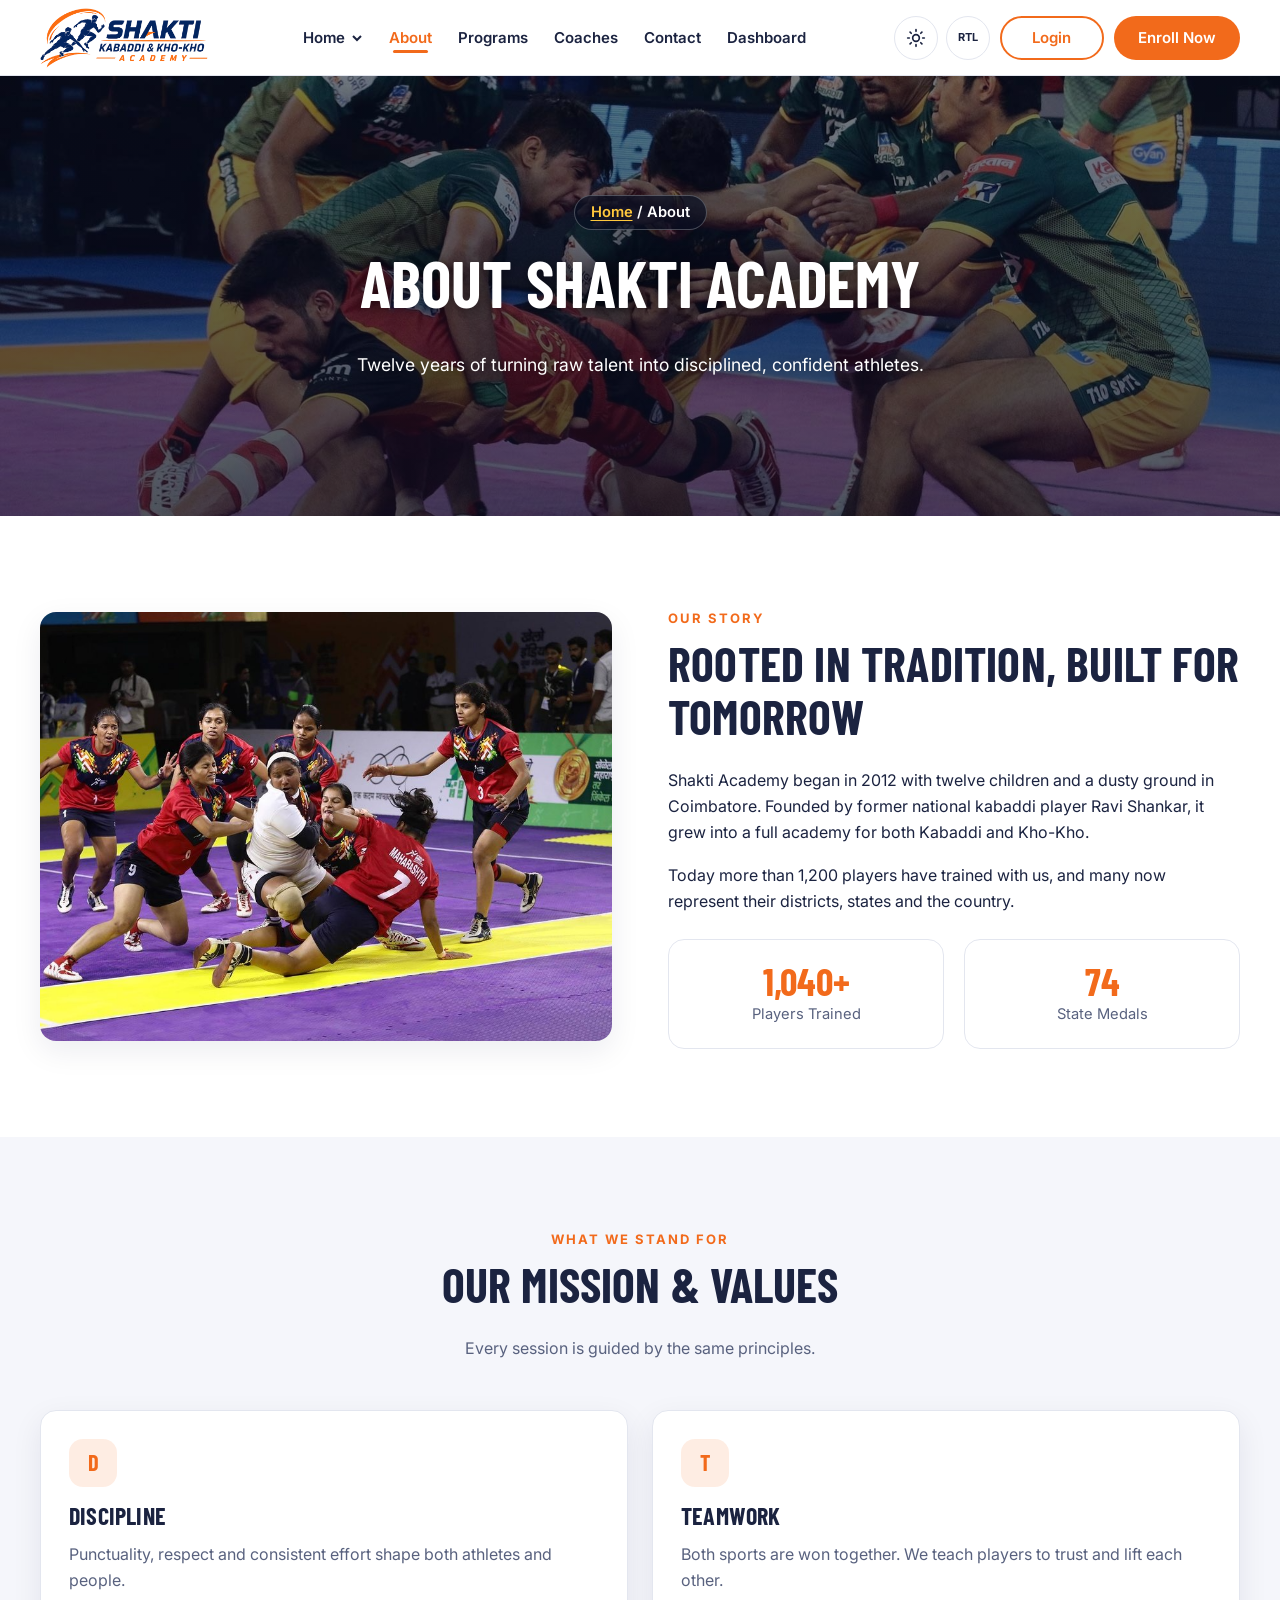
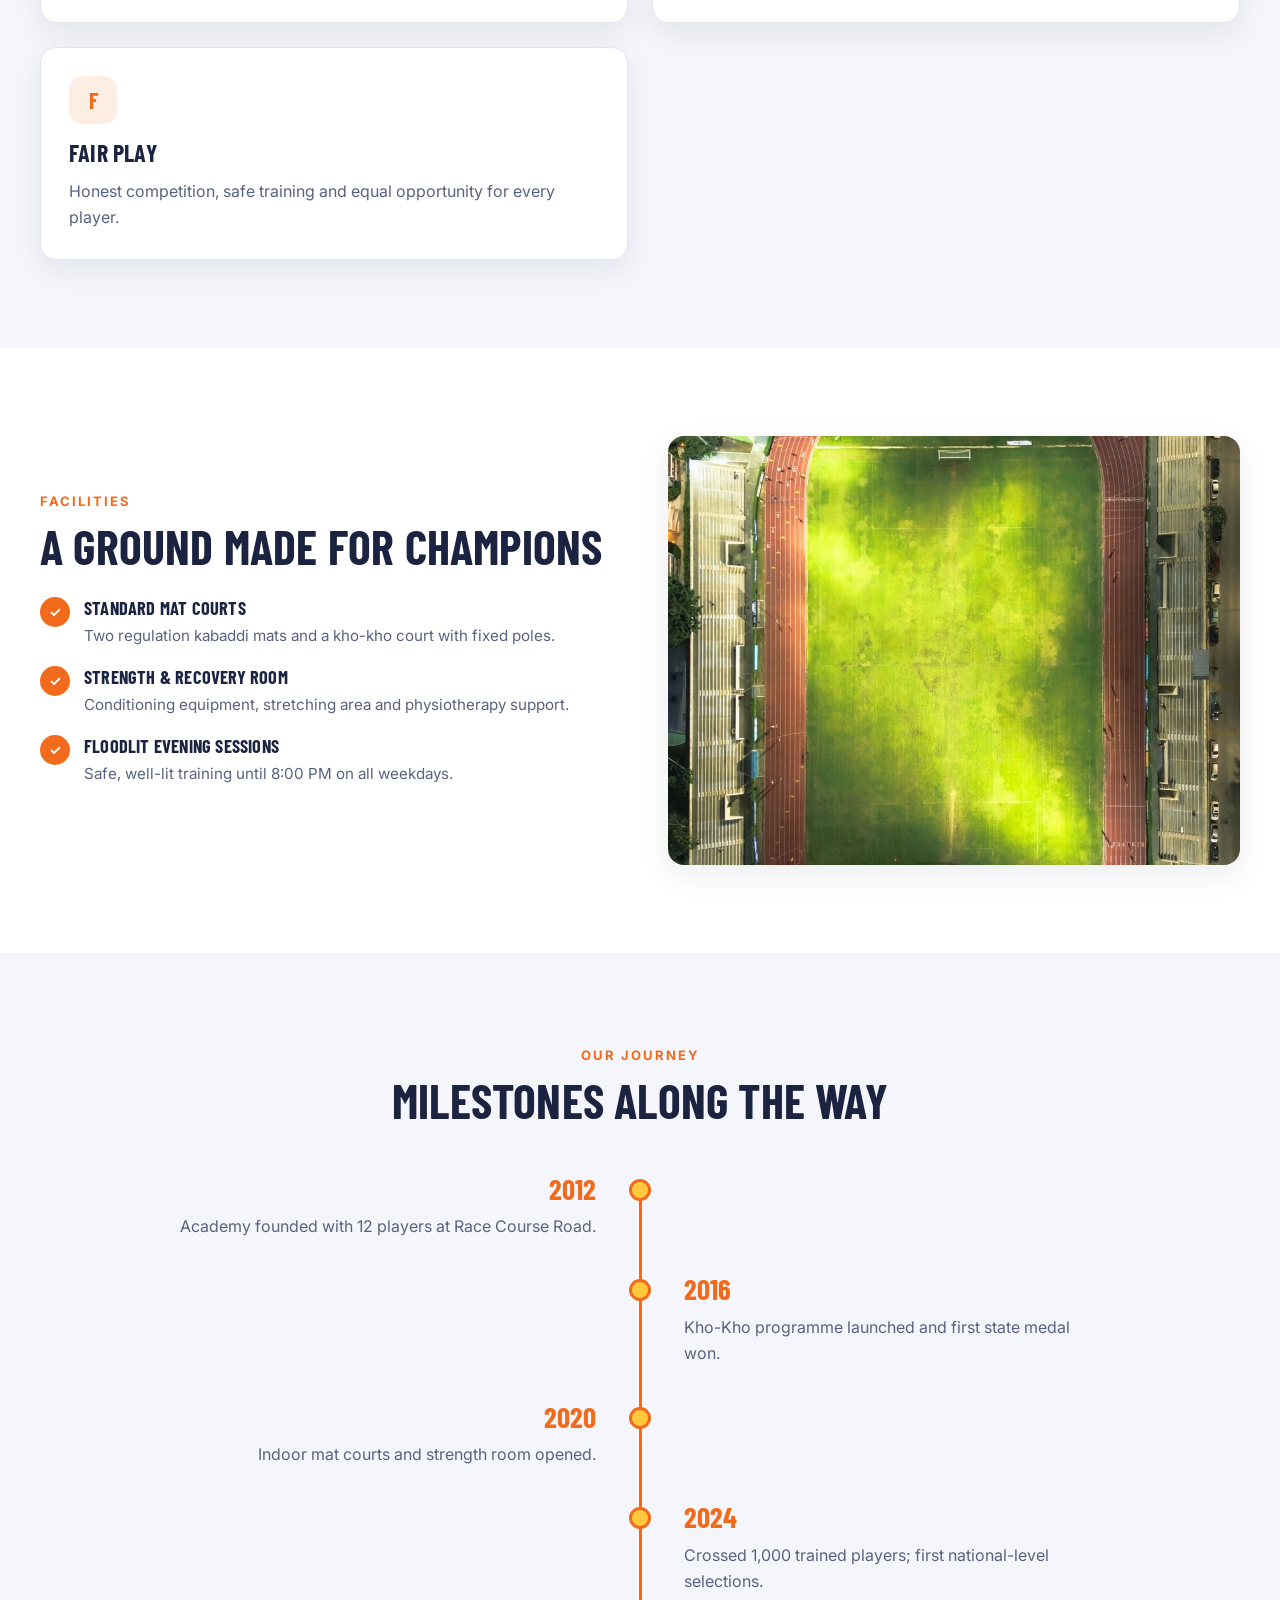
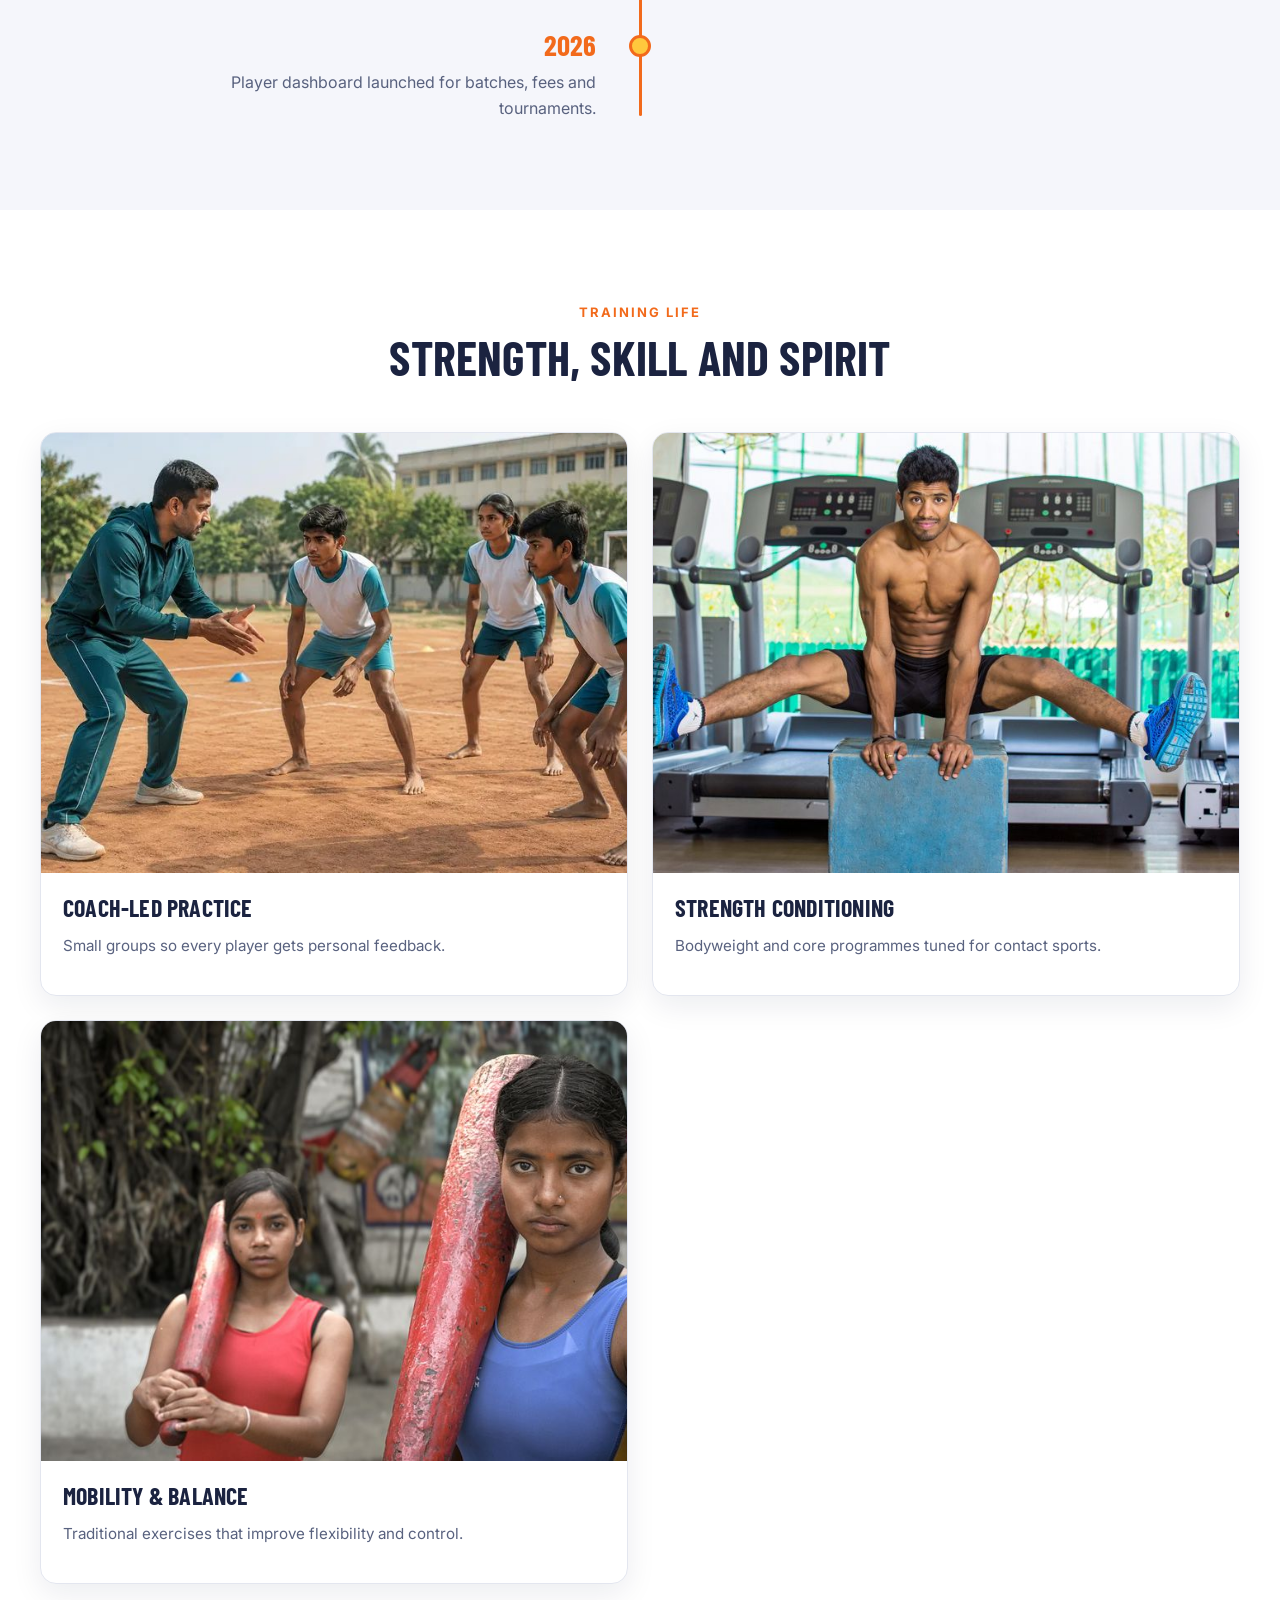
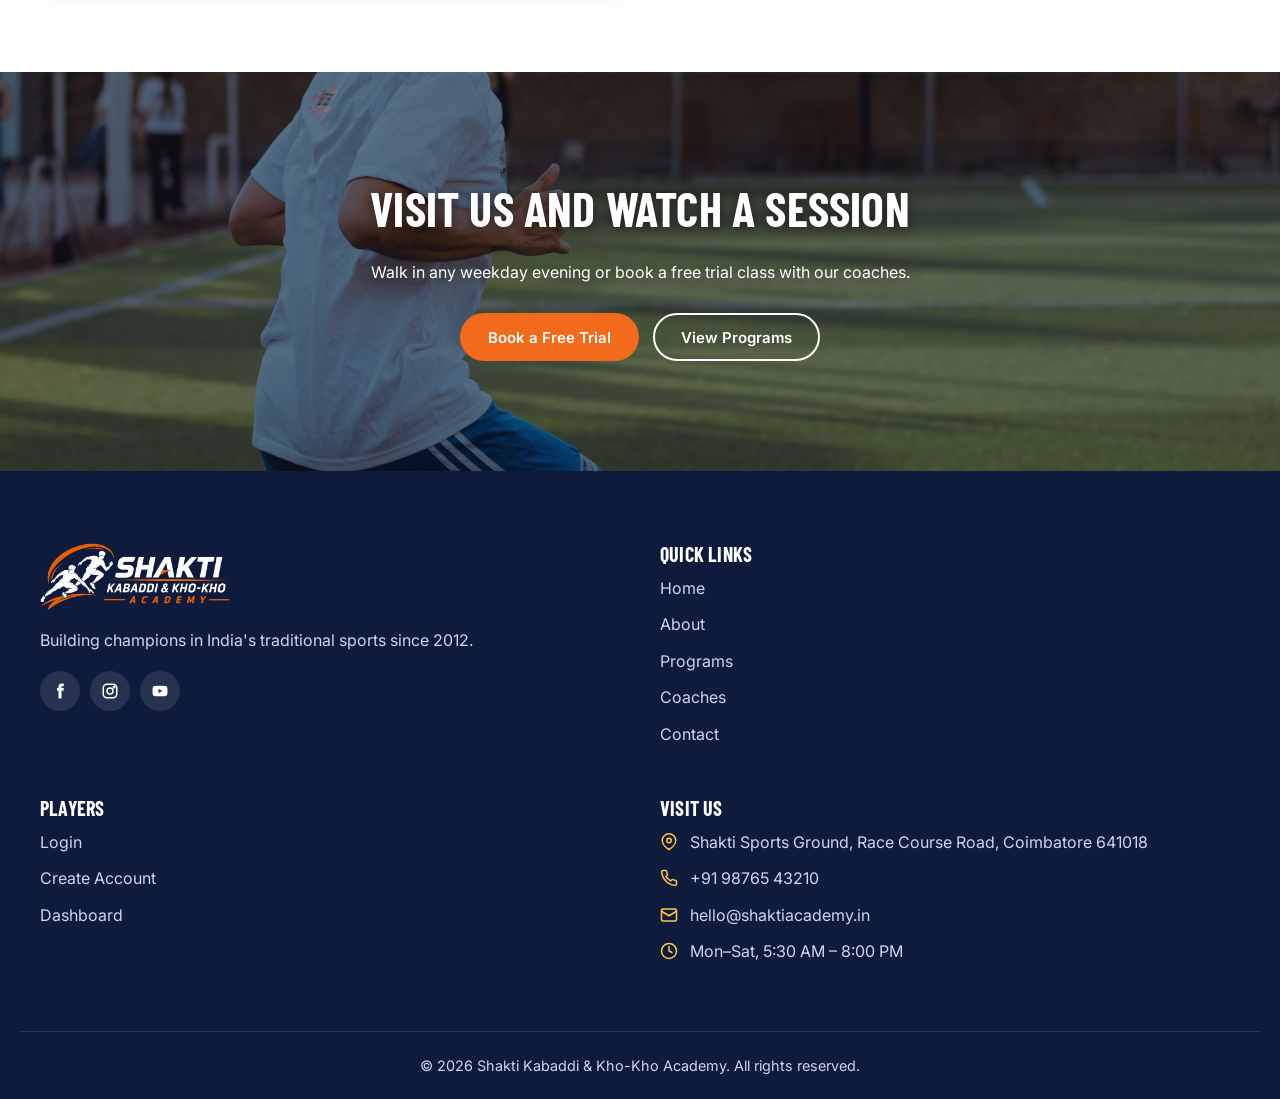
==== commit 43eb1a0d: "first commit" ====
--- a/about.html
+++ b/about.html
@@ -87,7 +87,7 @@
         <li><span class="tick">&#10003;</span><div><h4>Floodlit Evening Sessions</h4><p>Safe, well-lit training until 8:00 PM on all weekdays.</p></div></li>
       </ul>
     </div>
-    <img src="https://images.pexels.com/photos/36603885/pexels-photo-36603885.jpeg?auto=compress&amp;cs=tinysrgb&amp;w=900" alt="Brightly lit athletic stadium with a running track at night" loading="lazy">
+    <img src="assets/img/pexels-36603885.jpeg" alt="Brightly lit athletic stadium with a running track at night" loading="lazy">
   </div>
 </section>
 
@@ -111,14 +111,14 @@
     <div class="section-head"><span class="eyebrow">Training Life</span><h2>Strength, Skill and Spirit</h2></div>
     <div class="grid grid-3">
       <article class="card"><img src="assets/img/coach-led-practice.jpg" alt="Young boys practising with a coach in a park" loading="lazy"><div class="card-body"><h3>Coach-led Practice</h3><p>Small groups so every player gets personal feedback.</p></div></article>
-      <article class="card"><img src="https://images.pexels.com/photos/5221029/pexels-photo-5221029.jpeg?auto=compress&amp;cs=tinysrgb&amp;w=800" alt="Man performing calisthenics in an indoor gym" loading="lazy"><div class="card-body"><h3>Strength Conditioning</h3><p>Bodyweight and core programmes tuned for contact sports.</p></div></article>
-      <article class="card"><img src="https://images.pexels.com/photos/37803935/pexels-photo-37803935.jpeg?auto=compress&amp;cs=tinysrgb&amp;w=800" alt="Young women exercising with Indian clubs outdoors" loading="lazy"><div class="card-body"><h3>Mobility &amp; Balance</h3><p>Traditional exercises that improve flexibility and control.</p></div></article>
+      <article class="card"><img src="assets/img/pexels-5221029.jpeg" alt="Man performing calisthenics in an indoor gym" loading="lazy"><div class="card-body"><h3>Strength Conditioning</h3><p>Bodyweight and core programmes tuned for contact sports.</p></div></article>
+      <article class="card"><img src="assets/img/pexels-37803935.jpeg" alt="Young women exercising with Indian clubs outdoors" loading="lazy"><div class="card-body"><h3>Mobility &amp; Balance</h3><p>Traditional exercises that improve flexibility and control.</p></div></article>
     </div>
   </div>
 </section>
 
 <!-- 7. CTA -->
-<section class="cta" style="--hero-img:url('https://images.pexels.com/photos/29783062/pexels-photo-29783062.jpeg?auto=compress&amp;cs=tinysrgb&amp;w=1920')">
+<section class="cta" style="--hero-img:url('../img/pexels-29783062.jpeg')">
   <div class="container"><h2>Visit Us and Watch a Session</h2><p>Walk in any weekday evening or book a free trial class with our coaches.</p>
   <div class="hero-actions"><a href="contact.html" class="btn btn-primary">Book a Free Trial</a><a href="programs.html" class="btn btn-ghost">View Programs</a></div></div>
 </section>
--- a/assets/css/style.css
+++ b/assets/css/style.css
@@ -11,8 +11,8 @@
   --border:#26335a;--shadow:0 10px 30px rgba(0,0,0,.35);
 }
 *,*::before,*::after{box-sizing:border-box}
-html{scroll-behavior:smooth}
-body{margin:0;font-family:var(--font-body);font-size:16px;line-height:1.65;color:var(--text);background:var(--bg);overflow-wrap:break-word}
+html{scroll-behavior:smooth;scroll-padding-top:var(--nav-h);overflow-x:clip}
+body{margin:0;font-family:var(--font-body);font-size:16px;line-height:1.65;color:var(--text);background:var(--bg);overflow-wrap:break-word;overflow-x:clip}
 img{max-width:100%;display:block}
 a{color:inherit;text-decoration:none}
 h1,h2,h3,h4{font-family:var(--font-head);line-height:1.1;margin:0 0 .5em;letter-spacing:.2px;text-transform:uppercase}
--- a/assets/css/responsive.css
+++ b/assets/css/responsive.css
@@ -25,8 +25,15 @@
   .footer-grid{grid-template-columns:1fr 1fr}
 }
 @media (max-width:900px){
-  .section{padding:64px 0}
+  .section{padding:88px 0 64px}
   .split{grid-template-columns:1fr;gap:32px}
+}
+@media (max-width:900px){
+  .js-anim .rv.rv-left,.js-anim .rv.rv-right,.reveal-left{transform:translateY(34px)}
+  .js-anim .rv.rv-left.rv-in,.js-anim .rv.rv-right.rv-in,.reveal-left.in{transform:none}
+  [dir="rtl"].js-anim .rv.rv-left,[dir="rtl"].js-anim .rv.rv-right{transform:translateY(34px)}
+  [dir="rtl"].js-anim .rv.rv-left.rv-in,[dir="rtl"].js-anim .rv.rv-right.rv-in{transform:none}
+  .reveal-left img{transform:scale(1)}
 }
 @media (max-width:640px){
   .grid-4,.grid-3{grid-template-columns:1fr}
@@ -34,6 +41,7 @@
   .hero-stats{gap:22px}
   .hero-actions .btn{flex:1 1 100%}
   .hero-home{padding:56px 0}
+  .hero-home h1{font-size:clamp(1.85rem,8vw,2.6rem)}
   .event{flex-direction:column}
   .event-date{flex-basis:auto;flex-direction:row;gap:10px;padding:12px}
   .brand small{display:none}
@@ -106,16 +114,26 @@
   .dash-main{padding:22px 16px 40px}
 }
 @media (max-width:900px){.dgrid{grid-template-columns:minmax(0,1fr)}}
-@media (max-width:640px){.kpis{grid-template-columns:minmax(0,1fr)}.user-chip span{display:none}.user-chip{padding:4px}.profile-grid{grid-template-columns:minmax(0,1fr)}.dash-top .container{padding-inline:12px}.dash-title h1{font-size:1.8rem}}
+@media (max-width:640px){.kpis{grid-template-columns:minmax(0,1fr)}.user-chip{display:none}.profile-grid{grid-template-columns:minmax(0,1fr)}.dash-top .container{padding-inline:12px}.dash-title h1{font-size:1.8rem}}
 /* Ultra-narrow fixes for auth, dashboard, FAQ */
 .faq{grid-template-columns:minmax(0,1fr)}
 .faq summary{overflow-wrap:anywhere}
+@media (max-width:420px){.dash-top .brand-logo{height:36px}}
 @media (max-width:280px){
   .auth-nav .container,.dash-top .container{padding-inline:8px;gap:6px}
+  .dash-top .brand-logo{height:26px}
+  .dash-top .icon-btn{width:36px;height:36px}
+  .dash-top .btn-logout{width:36px;height:36px}
   .auth-nav .brand>span:last-child,.dash-top .brand>span:last-child,.user-chip{display:none}
   .auth-nav .nav-tools,.dash-tools,.dash-tools .nav-tools{gap:4px}
   .auth-nav .icon-btn,.dash-top .icon-btn{width:36px;height:36px}
   .faq details{padding:0 14px}
+}
+@media (max-width:220px){
+  .dash-top{height:auto;min-height:var(--nav-h)}
+  .dash-top .container{height:auto;min-height:var(--nav-h);flex-direction:column;justify-content:center;padding-block:6px}
+  .dash-top .brand-logo{height:30px}
+  .dash-top .icon-btn,.dash-top .btn-logout{width:32px;height:32px}
 }
 @media (max-width:640px){.btn-logout{width:44px;padding:0}.btn-logout span{display:none}}
 @media (max-width:280px){.dash-tools .btn-logout{width:36px;height:36px}}
